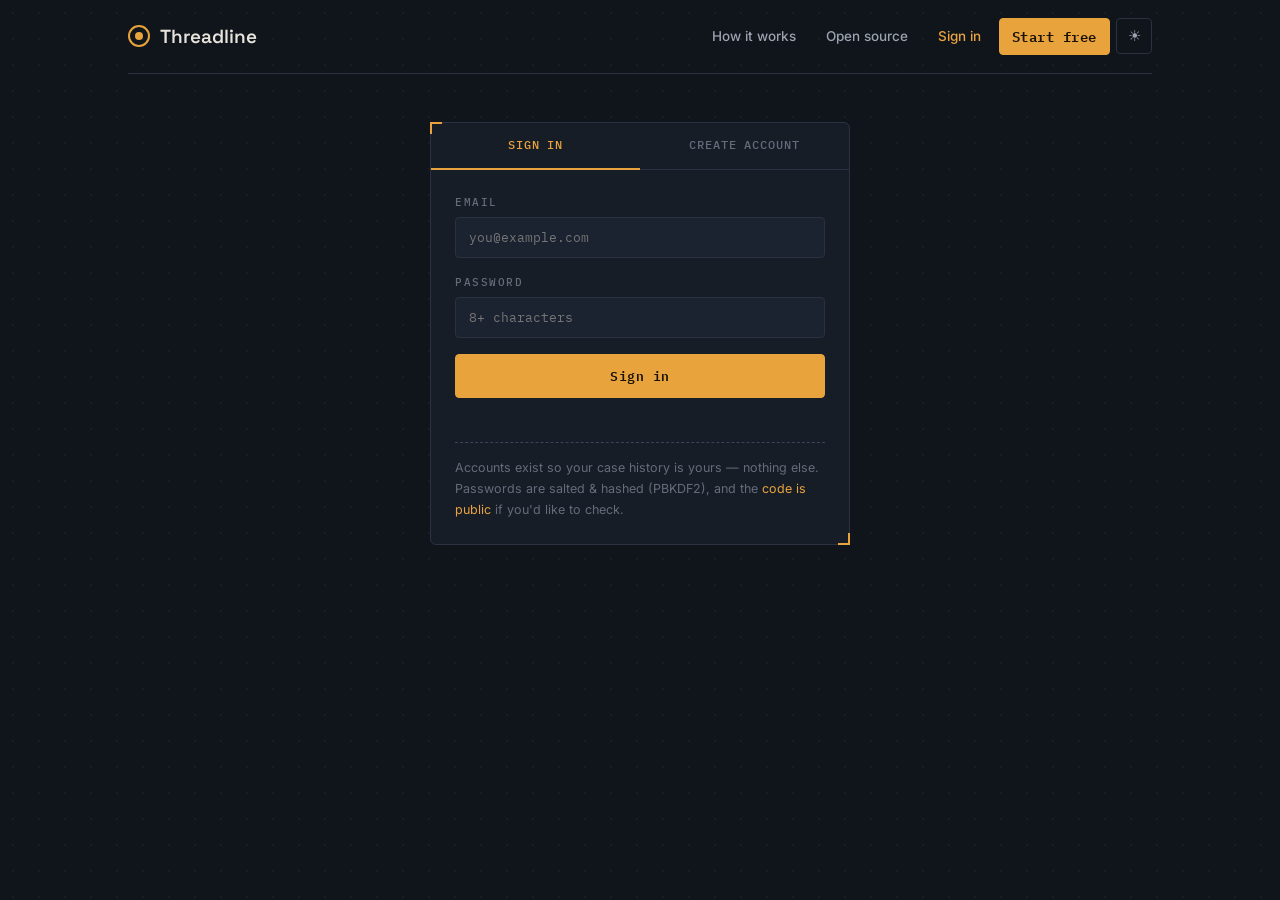
==== static/auth.html @ 1fdc0992 "Threadline v0.2 — open-source phishing investigation Analysis engine (headers, SPF/DKIM/DMARC, typos" ====
<!DOCTYPE html>
<html lang="en" data-theme="dark">
<head>
<meta charset="UTF-8">
<meta name="viewport" content="width=device-width, initial-scale=1">
<title>Sign in — Threadline</title>
<link rel="preconnect" href="https://fonts.googleapis.com">
<link href="https://fonts.googleapis.com/css2?family=Space+Grotesk:wght@400;500;600;700&family=Inter:wght@400;500;600&family=IBM+Plex+Mono:wght@400;500;600&display=swap" rel="stylesheet">
<link rel="stylesheet" href="/static/theme.css">
<style>
  .auth-wrap{max-width:420px;margin:48px auto 0;}
  .tabs{display:flex;border-bottom:1px solid var(--line);}
  .tab{
    flex:1;text-align:center;padding:13px;cursor:pointer;
    font-family:'IBM Plex Mono',monospace;font-size:12px;font-weight:500;
    letter-spacing:0.08em;text-transform:uppercase;color:var(--faint);
    border-bottom:2px solid transparent;margin-bottom:-1px;
  }
  .tab.active{color:var(--amber);border-bottom-color:var(--amber);}
  .field{margin-bottom:16px;}
  .auth-note{
    font-size:12.5px;color:var(--faint);margin-top:18px;line-height:1.7;
    padding-top:14px;border-top:1px dashed var(--line-strong);
  }
</style>
</head>
<body>
<div class="wrap">
  <header class="topbar" id="topbar"></header>

  <div class="auth-wrap">
    <div class="panel ticked">
      <div class="tabs">
        <div class="tab" data-mode="login" onclick="setMode('login')">Sign in</div>
        <div class="tab" data-mode="signup" onclick="setMode('signup')">Create account</div>
      </div>
      <div class="panel-body" style="padding:24px;">
        <form id="authForm" onsubmit="return submitAuth(event)">
          <div class="field" id="nameField" style="display:none;">
            <label><span class="microlabel">Name</span>
              <input type="text" id="name" autocomplete="name" placeholder="What should we call you?">
            </label>
          </div>
          <div class="field">
            <label><span class="microlabel">Email</span>
              <input type="email" id="email" autocomplete="email" required placeholder="you@example.com">
            </label>
          </div>
          <div class="field">
            <label><span class="microlabel">Password</span>
              <input type="password" id="password" autocomplete="current-password" required
                     minlength="8" placeholder="8+ characters">
            </label>
          </div>
          <button class="btn primary" type="submit" id="submitBtn" style="width:100%;">Sign in</button>
          <div class="form-error" id="error"></div>
        </form>
        <div class="auth-note">
          Accounts exist so your case history is yours — nothing else.
          Passwords are salted &amp; hashed (PBKDF2), and the
          <a href="https://github.com/YOURUSERNAME/threadline">code is public</a>
          if you'd like to check.
        </div>
      </div>
    </div>
  </div>
</div>

<script src="/static/shared.js"></script>
<script>
let mode = new URLSearchParams(location.search).get("mode") === "signup" ? "signup" : "login";

function setMode(m) {
  mode = m;
  document.querySelectorAll(".tab").forEach(t =>
    t.classList.toggle("active", t.dataset.mode === m));
  document.getElementById("nameField").style.display = m === "signup" ? "" : "none";
  document.getElementById("submitBtn").textContent =
    m === "signup" ? "Create account" : "Sign in";
  document.getElementById("password").autocomplete =
    m === "signup" ? "new-password" : "current-password";
  document.getElementById("error").textContent = "";
}

async function submitAuth(e) {
  e.preventDefault();
  const btn = document.getElementById("submitBtn");
  btn.disabled = true;
  try {
    const body = {
      email: document.getElementById("email").value,
      password: document.getElementById("password").value,
    };
    if (mode === "signup") body.name = document.getElementById("name").value;
    const r = await fetch(`/api/${mode}`, {
      method: "POST",
      headers: { "Content-Type": "application/json" },
      body: JSON.stringify(body),
    });
    const data = await r.json();
    if (!r.ok) throw new Error(data.detail || r.statusText);
    location.href = new URLSearchParams(location.search).get("next") || "/scan";
  } catch (err) {
    document.getElementById("error").textContent = err.message;
    btn.disabled = false;
  }
  return false;
}

Threadline.topbar("/login").then(user => { if (user) location.href = "/scan"; });
setMode(mode);
</script>
</body>
</html>
---- static/theme.css ----
/* Threadline design system — "case file" aesthetic.
   Dark = night-shift SOC desk. Light = paper case file.
   Chart colors are CVD-validated per theme; don't swap them casually. */

:root, :root[data-theme="dark"]{
  --bg:#10141B;
  --bg-dot:rgba(231,228,220,0.045);
  --panel:#171D27;
  --panel-2:#1C2330;
  --line:#2A3242;
  --line-strong:#3A445C;
  --ink:#E7E4DC;
  --dim:#9CA3AF;
  --faint:#646C7A;
  --amber:#E8A33D;
  --amber-ink:#1A1207;
  --teal:#4FBFAE;
  --red:#E0563D;
  --amber-wash:rgba(232,163,61,0.10);
  --teal-wash:rgba(79,191,174,0.10);
  --red-wash:rgba(224,86,61,0.10);
  --chart-amber:#C77F1F;
  --chart-teal:#35A896;
  --chart-red:#DE5038;
  --shadow:0 12px 40px rgba(0,0,0,0.35);
}
:root[data-theme="light"]{
  --bg:#F2EFE6;
  --bg-dot:rgba(28,33,43,0.06);
  --panel:#FBFAF4;
  --panel-2:#F3F0E5;
  --line:#DCD6C4;
  --line-strong:#C4BCA4;
  --ink:#1C212B;
  --dim:#5E6673;
  --faint:#98917E;
  --amber:#AD741D;
  --amber-ink:#FFF9EC;
  --teal:#00876F;
  --red:#C13E29;
  --amber-wash:rgba(173,116,29,0.10);
  --teal-wash:rgba(0,135,111,0.10);
  --red-wash:rgba(193,62,41,0.10);
  --chart-amber:#AD741D;
  --chart-teal:#00876F;
  --chart-red:#C13E29;
  --shadow:0 12px 32px rgba(60,50,20,0.10);
}

*{box-sizing:border-box;}
html{scroll-behavior:smooth;}
body{
  margin:0;
  background:var(--bg);
  background-image:radial-gradient(var(--bg-dot) 1px, transparent 1px);
  background-size:26px 26px;
  color:var(--ink);
  font-family:'Inter',system-ui,sans-serif;
  min-height:100vh;
  font-size:15px;
  line-height:1.55;
  transition:background-color 0.2s ease, color 0.2s ease;
}
.wrap{max-width:1080px;margin:0 auto;padding:0 28px;}
a{color:var(--amber);text-decoration:none;}
a:hover{text-decoration:underline;}

/* ------------------------------------------------------------------ type */
h1,h2,h3{font-family:'Space Grotesk',sans-serif;font-weight:600;line-height:1.15;margin:0;}
.microlabel{
  font-family:'IBM Plex Mono',monospace;
  font-size:11px;font-weight:500;
  text-transform:uppercase;letter-spacing:0.14em;
  color:var(--faint);
}
.mono{font-family:'IBM Plex Mono',monospace;}

/* ---------------------------------------------------------------- topbar */
.topbar{
  display:flex;align-items:center;justify-content:space-between;gap:16px;
  padding:18px 0;margin-bottom:28px;
  border-bottom:1px solid var(--line);
}
.brand{display:flex;align-items:center;gap:10px;color:var(--ink);}
.brand:hover{text-decoration:none;}
.brand-mark{
  width:22px;height:22px;border:2px solid var(--amber);border-radius:50%;
  position:relative;flex-shrink:0;
}
.brand-mark::after{
  content:'';position:absolute;top:50%;left:50%;
  width:8px;height:8px;background:var(--amber);border-radius:50%;
  transform:translate(-50%,-50%);
}
.brand-name{font-family:'Space Grotesk',sans-serif;font-weight:600;font-size:19px;}
.nav{display:flex;align-items:center;gap:6px;flex-wrap:wrap;}
.nav a{
  font-size:13.5px;font-weight:500;color:var(--dim);
  padding:7px 12px;border-radius:4px;
}
.nav a:hover{color:var(--ink);text-decoration:none;background:var(--panel-2);}
.nav a.active{color:var(--amber);}
.userchip{
  font-family:'IBM Plex Mono',monospace;font-size:12px;color:var(--dim);
  padding:6px 10px;border:1px dashed var(--line-strong);border-radius:4px;
}

/* --------------------------------------------------------------- buttons */
.btn{
  font-family:'IBM Plex Mono',monospace;font-size:12.5px;font-weight:500;
  letter-spacing:0.04em;
  padding:10px 18px;border-radius:4px;cursor:pointer;
  border:1px solid var(--line-strong);background:var(--panel);color:var(--ink);
  transition:border-color 0.15s ease, background 0.15s ease;
}
.btn:hover{border-color:var(--amber);}
.btn.primary{background:var(--amber);color:var(--amber-ink);border-color:var(--amber);font-weight:600;}
.btn.primary:hover{filter:brightness(1.08);}
.btn.ghost{background:transparent;}
.btn:disabled{opacity:0.5;cursor:wait;}
.theme-toggle{
  width:36px;height:36px;padding:0;display:inline-flex;
  align-items:center;justify-content:center;font-size:15px;
  background:transparent;border:1px solid var(--line);border-radius:4px;
  cursor:pointer;color:var(--dim);
}
.theme-toggle:hover{border-color:var(--amber);color:var(--ink);}

/* ---------------------------------------------------------------- panels */
/* Corner ticks = evidence-tag look. The signature Threadline panel. */
.panel{
  background:var(--panel);border:1px solid var(--line);border-radius:6px;
  position:relative;
}
.panel.ticked::before,.panel.ticked::after{
  content:'';position:absolute;width:10px;height:10px;pointer-events:none;
}
.panel.ticked::before{
  top:-1px;left:-1px;
  border-top:2px solid var(--amber);border-left:2px solid var(--amber);
}
.panel.ticked::after{
  bottom:-1px;right:-1px;
  border-bottom:2px solid var(--amber);border-right:2px solid var(--amber);
}
.panel-head{
  display:flex;align-items:center;justify-content:space-between;gap:10px;
  padding:12px 16px;border-bottom:1px solid var(--line);
}
.panel-title{
  font-family:'Space Grotesk',sans-serif;font-size:13px;font-weight:600;
  text-transform:uppercase;letter-spacing:0.07em;color:var(--dim);
}
.panel-body{padding:16px;}
.dashed-divider{border:none;border-top:1px dashed var(--line-strong);margin:14px 0;}

/* ---------------------------------------------------------------- verdict */
.stamp{
  font-family:'IBM Plex Mono',monospace;font-size:12px;font-weight:600;
  letter-spacing:0.06em;padding:7px 13px;border-radius:3px;
  display:inline-block;white-space:nowrap;
  transform:rotate(-1.2deg);
}
.stamp.bad{background:var(--red-wash);color:var(--red);border:1.5px solid var(--red);}
.stamp.warn{background:var(--amber-wash);color:var(--amber);border:1.5px solid var(--amber);}
.stamp.ok{background:var(--teal-wash);color:var(--teal);border:1.5px solid var(--teal);}

.dot{width:8px;height:8px;border-radius:50%;flex-shrink:0;}
.dot.bad{background:var(--red);}
.dot.warn{background:var(--amber);}
.dot.ok{background:var(--teal);}
.dot.info{background:var(--faint);}

.chip{
  font-family:'IBM Plex Mono',monospace;font-size:11px;font-weight:500;
  padding:3px 8px;border-radius:3px;white-space:nowrap;
}
.chip.bad{background:var(--red-wash);color:var(--red);}
.chip.warn{background:var(--amber-wash);color:var(--amber);}
.chip.ok{background:var(--teal-wash);color:var(--teal);}

/* ----------------------------------------------------------------- forms */
input[type=text],input[type=email],input[type=password],textarea{
  width:100%;
  background:var(--panel-2);color:var(--ink);
  border:1px solid var(--line);border-radius:4px;
  font-family:'IBM Plex Mono',monospace;font-size:13px;
  padding:11px 13px;outline:none;
  transition:border-color 0.15s ease;
}
input:focus,textarea:focus{border-color:var(--amber);}
label .microlabel{display:block;margin-bottom:6px;}
.form-error{color:var(--red);font-size:13px;min-height:18px;margin-top:8px;}

/* ---------------------------------------------------------------- tables */
table.data{
  width:100%;border-collapse:collapse;font-size:13px;
}
table.data th{
  font-family:'IBM Plex Mono',monospace;font-size:10.5px;font-weight:500;
  text-transform:uppercase;letter-spacing:0.1em;color:var(--faint);
  text-align:left;padding:8px 10px;border-bottom:1px solid var(--line-strong);
}
table.data td{
  padding:9px 10px;border-bottom:1px solid var(--line);color:var(--dim);
  vertical-align:top;
}
table.data td:first-child{color:var(--ink);}
.table-scroll{overflow-x:auto;}

/* ------------------------------------------------------------ footer */
.footer{
  margin-top:64px;padding:26px 0 40px;border-top:1px solid var(--line);
  display:flex;justify-content:space-between;gap:16px;flex-wrap:wrap;
  font-size:13px;color:var(--faint);
}
.footer a{color:var(--dim);}

@media (max-width:720px){
  .nav a{padding:6px 8px;}
  body{font-size:14px;}
}
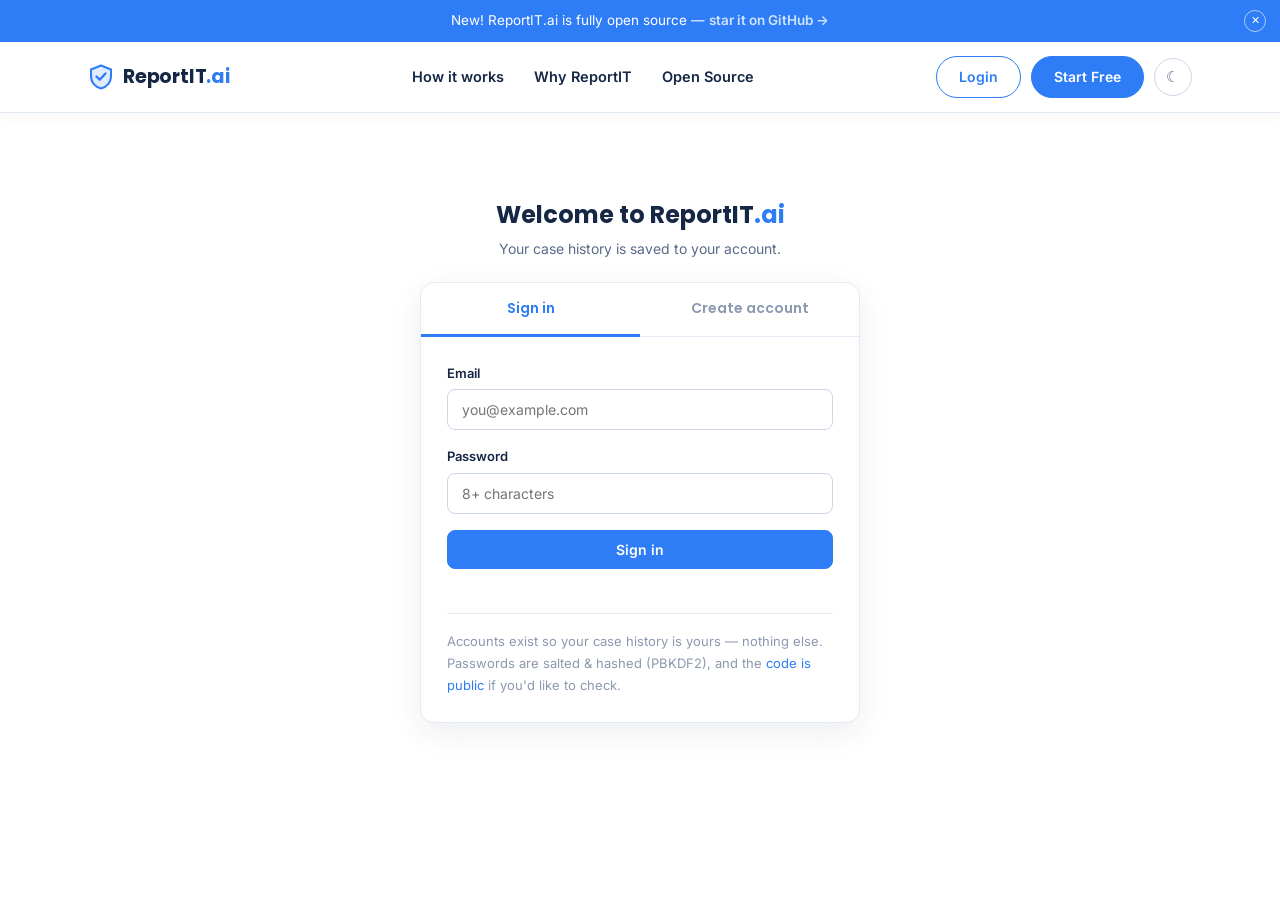
==== commit 4fa903f2: "Rebrand to ReportIT.ai with CheckPhish-style design New landing layout: announcement bar, white navb" ====
--- a/static/auth.html
+++ b/static/auth.html
@@ -1,64 +1,70 @@
 <!DOCTYPE html>
-<html lang="en" data-theme="dark">
+<html lang="en" data-theme="light">
 <head>
 <meta charset="UTF-8">
 <meta name="viewport" content="width=device-width, initial-scale=1">
-<title>Sign in — Threadline</title>
+<title>Sign in — ReportIT.ai</title>
 <link rel="preconnect" href="https://fonts.googleapis.com">
-<link href="https://fonts.googleapis.com/css2?family=Space+Grotesk:wght@400;500;600;700&family=Inter:wght@400;500;600&family=IBM+Plex+Mono:wght@400;500;600&display=swap" rel="stylesheet">
+<link href="https://fonts.googleapis.com/css2?family=Poppins:wght@500;600;700&family=Inter:wght@400;500;600;700&family=IBM+Plex+Mono:wght@400;500&display=swap" rel="stylesheet">
 <link rel="stylesheet" href="/static/theme.css">
 <style>
-  .auth-wrap{max-width:420px;margin:48px auto 0;}
+  .auth-wrap{max-width:440px;margin:56px auto 0;}
+  .auth-title{text-align:center;margin-bottom:22px;}
+  .auth-title h2{font-size:24px;font-weight:700;}
+  .auth-title p{color:var(--dim);font-size:14px;margin:8px 0 0;}
   .tabs{display:flex;border-bottom:1px solid var(--line);}
   .tab{
-    flex:1;text-align:center;padding:13px;cursor:pointer;
-    font-family:'IBM Plex Mono',monospace;font-size:12px;font-weight:500;
-    letter-spacing:0.08em;text-transform:uppercase;color:var(--faint);
-    border-bottom:2px solid transparent;margin-bottom:-1px;
+    flex:1;text-align:center;padding:14px;cursor:pointer;
+    font-family:'Poppins',sans-serif;font-size:14px;font-weight:600;color:var(--faint);
+    border-bottom:3px solid transparent;margin-bottom:-1px;
   }
-  .tab.active{color:var(--amber);border-bottom-color:var(--amber);}
+  .tab.active{color:var(--primary);border-bottom-color:var(--primary);}
   .field{margin-bottom:16px;}
   .auth-note{
-    font-size:12.5px;color:var(--faint);margin-top:18px;line-height:1.7;
-    padding-top:14px;border-top:1px dashed var(--line-strong);
+    font-size:13px;color:var(--faint);margin-top:18px;line-height:1.7;
+    padding-top:16px;border-top:1px solid var(--line);
   }
 </style>
 </head>
 <body>
-<div class="wrap">
-  <header class="topbar" id="topbar"></header>
+<div id="topbar"></div>
 
+<div class="wrap page">
   <div class="auth-wrap">
-    <div class="panel ticked">
+    <div class="auth-title">
+      <h2>Welcome to ReportIT<span style="color:var(--primary)">.ai</span></h2>
+      <p>Your case history is saved to your account.</p>
+    </div>
+    <div class="panel lift">
       <div class="tabs">
         <div class="tab" data-mode="login" onclick="setMode('login')">Sign in</div>
         <div class="tab" data-mode="signup" onclick="setMode('signup')">Create account</div>
       </div>
-      <div class="panel-body" style="padding:24px;">
+      <div class="panel-body" style="padding:26px;">
         <form id="authForm" onsubmit="return submitAuth(event)">
           <div class="field" id="nameField" style="display:none;">
-            <label><span class="microlabel">Name</span>
+            <label><span class="field-label">Name</span>
               <input type="text" id="name" autocomplete="name" placeholder="What should we call you?">
             </label>
           </div>
           <div class="field">
-            <label><span class="microlabel">Email</span>
+            <label><span class="field-label">Email</span>
               <input type="email" id="email" autocomplete="email" required placeholder="you@example.com">
             </label>
           </div>
           <div class="field">
-            <label><span class="microlabel">Password</span>
+            <label><span class="field-label">Password</span>
               <input type="password" id="password" autocomplete="current-password" required
                      minlength="8" placeholder="8+ characters">
             </label>
           </div>
-          <button class="btn primary" type="submit" id="submitBtn" style="width:100%;">Sign in</button>
+          <button class="btn primary" type="submit" id="submitBtn" style="width:100%;justify-content:center;">Sign in</button>
           <div class="form-error" id="error"></div>
         </form>
         <div class="auth-note">
           Accounts exist so your case history is yours — nothing else.
           Passwords are salted &amp; hashed (PBKDF2), and the
-          <a href="https://github.com/YOURUSERNAME/threadline">code is public</a>
+          <a href="https://github.com/YOURUSERNAME/reportit">code is public</a>
           if you'd like to check.
         </div>
       </div>
@@ -76,7 +82,7 @@
     t.classList.toggle("active", t.dataset.mode === m));
   document.getElementById("nameField").style.display = m === "signup" ? "" : "none";
   document.getElementById("submitBtn").textContent =
-    m === "signup" ? "Create account" : "Sign in";
+    m === "signup" ? "Create free account" : "Sign in";
   document.getElementById("password").autocomplete =
     m === "signup" ? "new-password" : "current-password";
   document.getElementById("error").textContent = "";
@@ -107,7 +113,7 @@
   return false;
 }
 
-Threadline.topbar("/login").then(user => { if (user) location.href = "/scan"; });
+ReportIT.topbar("/login").then(user => { if (user) location.href = "/scan"; });
 setMode(mode);
 </script>
 </body>
--- a/static/theme.css
+++ b/static/theme.css
@@ -1,50 +1,74 @@
-/* Threadline design system — "case file" aesthetic.
-   Dark = night-shift SOC desk. Light = paper case file.
+/* ReportIT.ai design system — clean SaaS look.
+   Light = white + blue (default). Dark = deep navy variant of the same brand.
    Chart colors are CVD-validated per theme; don't swap them casually. */
 
-:root, :root[data-theme="dark"]{
-  --bg:#10141B;
-  --bg-dot:rgba(231,228,220,0.045);
-  --panel:#171D27;
-  --panel-2:#1C2330;
-  --line:#2A3242;
-  --line-strong:#3A445C;
-  --ink:#E7E4DC;
-  --dim:#9CA3AF;
-  --faint:#646C7A;
+:root, :root[data-theme="light"]{
+  --bg:#FFFFFF;
+  --bg-soft:#F6F9FD;
+  --panel:#FFFFFF;
+  --line:#E4EAF3;
+  --line-strong:#CBD6E6;
+  --ink:#152744;
+  --dim:#5A6B87;
+  --faint:#8B99B0;
+
+  --primary:#2E7CF6;
+  --primary-hover:#1D6BE5;
+  --primary-ink:#FFFFFF;
+  --primary-wash:#EAF2FE;
+  --purple:#7B3FF2;
+  --purple-hover:#6B2FE2;
+  --mint-bg:#D8F7EA;
+  --mint-ink:#0B7A57;
+
+  --red:#C13E29;
+  --amber:#AD741D;
+  --teal:#00876F;
+  --red-wash:#FBEDEA;
+  --amber-wash:#F8F1E3;
+  --teal-wash:#E2F4F0;
+
+  --chart-blue:#2E7CF6;
+  --chart-teal:#00876F;
+
+  --navy-1:#14264E;
+  --navy-2:#1D3E8A;
+  --shadow:0 10px 30px rgba(21,39,68,0.08);
+  --shadow-lg:0 18px 44px rgba(21,39,68,0.12);
+}
+:root[data-theme="dark"]{
+  --bg:#0C1526;
+  --bg-soft:#101B31;
+  --panel:#16233F;
+  --line:#233457;
+  --line-strong:#31466F;
+  --ink:#E9EFFA;
+  --dim:#9FB0CC;
+  --faint:#66789B;
+
+  --primary:#4C8DF8;
+  --primary-hover:#649DF9;
+  --primary-ink:#0A1730;
+  --primary-wash:rgba(76,141,248,0.14);
+  --purple:#9B6BFF;
+  --purple-hover:#AC82FF;
+  --mint-bg:rgba(11,158,110,0.18);
+  --mint-ink:#4ADFAE;
+
+  --red:#E0563D;
   --amber:#E8A33D;
-  --amber-ink:#1A1207;
   --teal:#4FBFAE;
-  --red:#E0563D;
-  --amber-wash:rgba(232,163,61,0.10);
-  --teal-wash:rgba(79,191,174,0.10);
-  --red-wash:rgba(224,86,61,0.10);
-  --chart-amber:#C77F1F;
+  --red-wash:rgba(224,86,61,0.14);
+  --amber-wash:rgba(232,163,61,0.14);
+  --teal-wash:rgba(79,191,174,0.14);
+
+  --chart-blue:#3D82E8;
   --chart-teal:#35A896;
-  --chart-red:#DE5038;
-  --shadow:0 12px 40px rgba(0,0,0,0.35);
-}
-:root[data-theme="light"]{
-  --bg:#F2EFE6;
-  --bg-dot:rgba(28,33,43,0.06);
-  --panel:#FBFAF4;
-  --panel-2:#F3F0E5;
-  --line:#DCD6C4;
-  --line-strong:#C4BCA4;
-  --ink:#1C212B;
-  --dim:#5E6673;
-  --faint:#98917E;
-  --amber:#AD741D;
-  --amber-ink:#FFF9EC;
-  --teal:#00876F;
-  --red:#C13E29;
-  --amber-wash:rgba(173,116,29,0.10);
-  --teal-wash:rgba(0,135,111,0.10);
-  --red-wash:rgba(193,62,41,0.10);
-  --chart-amber:#AD741D;
-  --chart-teal:#00876F;
-  --chart-red:#C13E29;
-  --shadow:0 12px 32px rgba(60,50,20,0.10);
+
+  --navy-1:#0E1C3D;
+  --navy-2:#173068;
+  --shadow:0 10px 30px rgba(0,0,0,0.35);
+  --shadow-lg:0 18px 44px rgba(0,0,0,0.45);
 }
 
 *{box-sizing:border-box;}
@@ -52,118 +76,124 @@
 body{
   margin:0;
   background:var(--bg);
-  background-image:radial-gradient(var(--bg-dot) 1px, transparent 1px);
-  background-size:26px 26px;
   color:var(--ink);
   font-family:'Inter',system-ui,sans-serif;
   min-height:100vh;
   font-size:15px;
-  line-height:1.55;
+  line-height:1.6;
   transition:background-color 0.2s ease, color 0.2s ease;
 }
-.wrap{max-width:1080px;margin:0 auto;padding:0 28px;}
-a{color:var(--amber);text-decoration:none;}
+.wrap{max-width:1160px;margin:0 auto;padding:0 28px;}
+.page{padding:32px 0 72px;}
+a{color:var(--primary);text-decoration:none;}
 a:hover{text-decoration:underline;}
 
 /* ------------------------------------------------------------------ type */
-h1,h2,h3{font-family:'Space Grotesk',sans-serif;font-weight:600;line-height:1.15;margin:0;}
+h1,h2,h3{font-family:'Poppins',sans-serif;font-weight:600;line-height:1.2;margin:0;color:var(--ink);}
 .microlabel{
-  font-family:'IBM Plex Mono',monospace;
-  font-size:11px;font-weight:500;
-  text-transform:uppercase;letter-spacing:0.14em;
-  color:var(--faint);
+  font-size:11px;font-weight:700;
+  text-transform:uppercase;letter-spacing:0.12em;
+  color:var(--primary);
 }
 .mono{font-family:'IBM Plex Mono',monospace;}
 
-/* ---------------------------------------------------------------- topbar */
-.topbar{
-  display:flex;align-items:center;justify-content:space-between;gap:16px;
-  padding:18px 0;margin-bottom:28px;
+/* ------------------------------------------------------- announcement bar */
+.announce{
+  background:var(--primary);color:#fff;
+  font-size:13.5px;text-align:center;
+  padding:10px 44px;position:relative;
+}
+.announce a{color:#CFE4FF;font-weight:600;}
+.announce .dismiss{
+  position:absolute;right:14px;top:50%;transform:translateY(-50%);
+  background:none;border:1.5px solid rgba(255,255,255,0.6);color:#fff;
+  width:22px;height:22px;border-radius:50%;cursor:pointer;
+  font-size:11px;line-height:1;display:flex;align-items:center;justify-content:center;
+}
+.announce .dismiss:hover{border-color:#fff;}
+
+/* ---------------------------------------------------------------- navbar */
+.navbar{
+  background:var(--panel);
   border-bottom:1px solid var(--line);
-}
-.brand{display:flex;align-items:center;gap:10px;color:var(--ink);}
+  box-shadow:0 2px 12px rgba(21,39,68,0.05);
+}
+.nav-inner{
+  max-width:1160px;margin:0 auto;padding:14px 28px;
+  display:flex;align-items:center;justify-content:space-between;gap:18px;
+}
+.brand{display:flex;align-items:center;gap:9px;color:var(--ink);flex-shrink:0;}
 .brand:hover{text-decoration:none;}
-.brand-mark{
-  width:22px;height:22px;border:2px solid var(--amber);border-radius:50%;
-  position:relative;flex-shrink:0;
-}
-.brand-mark::after{
-  content:'';position:absolute;top:50%;left:50%;
-  width:8px;height:8px;background:var(--amber);border-radius:50%;
-  transform:translate(-50%,-50%);
-}
-.brand-name{font-family:'Space Grotesk',sans-serif;font-weight:600;font-size:19px;}
-.nav{display:flex;align-items:center;gap:6px;flex-wrap:wrap;}
-.nav a{
-  font-size:13.5px;font-weight:500;color:var(--dim);
-  padding:7px 12px;border-radius:4px;
-}
-.nav a:hover{color:var(--ink);text-decoration:none;background:var(--panel-2);}
-.nav a.active{color:var(--amber);}
-.userchip{
-  font-family:'IBM Plex Mono',monospace;font-size:12px;color:var(--dim);
-  padding:6px 10px;border:1px dashed var(--line-strong);border-radius:4px;
-}
+.brand-name{font-family:'Poppins',sans-serif;font-weight:700;font-size:19px;letter-spacing:-0.01em;}
+.brand-name .tld{color:var(--primary);}
+.nav-links{display:flex;align-items:center;gap:4px;flex-wrap:wrap;}
+.nav-links a{
+  font-size:14.5px;font-weight:600;color:var(--ink);
+  padding:8px 13px;border-radius:8px;
+}
+.nav-links a:hover{color:var(--primary);text-decoration:none;}
+.nav-links a.active{color:var(--primary);}
+.nav-right{display:flex;align-items:center;gap:10px;flex-shrink:0;}
+.welcome{font-size:14px;font-weight:600;color:var(--ink);white-space:nowrap;}
+.welcome b{color:var(--primary);}
 
 /* --------------------------------------------------------------- buttons */
 .btn{
-  font-family:'IBM Plex Mono',monospace;font-size:12.5px;font-weight:500;
-  letter-spacing:0.04em;
-  padding:10px 18px;border-radius:4px;cursor:pointer;
+  font-family:'Inter',sans-serif;font-size:14px;font-weight:600;
+  padding:10px 20px;border-radius:8px;cursor:pointer;
   border:1px solid var(--line-strong);background:var(--panel);color:var(--ink);
-  transition:border-color 0.15s ease, background 0.15s ease;
-}
-.btn:hover{border-color:var(--amber);}
-.btn.primary{background:var(--amber);color:var(--amber-ink);border-color:var(--amber);font-weight:600;}
-.btn.primary:hover{filter:brightness(1.08);}
-.btn.ghost{background:transparent;}
+  transition:all 0.15s ease;display:inline-flex;align-items:center;gap:7px;
+  text-decoration:none;
+}
+.btn:hover{border-color:var(--primary);color:var(--primary);text-decoration:none;}
+.btn.primary{background:var(--primary);color:var(--primary-ink);border-color:var(--primary);}
+.btn.primary:hover{background:var(--primary-hover);border-color:var(--primary-hover);color:var(--primary-ink);}
+.btn.purple{background:var(--purple);color:#fff;border-color:var(--purple);}
+.btn.purple:hover{background:var(--purple-hover);border-color:var(--purple-hover);color:#fff;}
+.btn.outline{background:transparent;border-color:var(--primary);color:var(--primary);}
+.btn.outline:hover{background:var(--primary-wash);}
+.btn.pill{border-radius:999px;padding:9px 22px;}
+.btn.ghost{background:transparent;border-color:transparent;color:var(--dim);}
+.btn.ghost:hover{color:var(--primary);border-color:transparent;}
 .btn:disabled{opacity:0.5;cursor:wait;}
 .theme-toggle{
-  width:36px;height:36px;padding:0;display:inline-flex;
+  width:38px;height:38px;padding:0;display:inline-flex;
   align-items:center;justify-content:center;font-size:15px;
-  background:transparent;border:1px solid var(--line);border-radius:4px;
-  cursor:pointer;color:var(--dim);
-}
-.theme-toggle:hover{border-color:var(--amber);color:var(--ink);}
+  background:transparent;border:1px solid var(--line-strong);border-radius:999px;
+  cursor:pointer;color:var(--dim);transition:all 0.15s ease;
+}
+.theme-toggle:hover{border-color:var(--primary);color:var(--primary);}
 
 /* ---------------------------------------------------------------- panels */
-/* Corner ticks = evidence-tag look. The signature Threadline panel. */
 .panel{
-  background:var(--panel);border:1px solid var(--line);border-radius:6px;
+  background:var(--panel);border:1px solid var(--line);border-radius:14px;
   position:relative;
 }
-.panel.ticked::before,.panel.ticked::after{
-  content:'';position:absolute;width:10px;height:10px;pointer-events:none;
-}
-.panel.ticked::before{
-  top:-1px;left:-1px;
-  border-top:2px solid var(--amber);border-left:2px solid var(--amber);
-}
-.panel.ticked::after{
-  bottom:-1px;right:-1px;
-  border-bottom:2px solid var(--amber);border-right:2px solid var(--amber);
-}
+.panel.lift{box-shadow:var(--shadow);}
 .panel-head{
   display:flex;align-items:center;justify-content:space-between;gap:10px;
-  padding:12px 16px;border-bottom:1px solid var(--line);
+  padding:14px 18px;border-bottom:1px solid var(--line);
 }
 .panel-title{
-  font-family:'Space Grotesk',sans-serif;font-size:13px;font-weight:600;
-  text-transform:uppercase;letter-spacing:0.07em;color:var(--dim);
-}
-.panel-body{padding:16px;}
-.dashed-divider{border:none;border-top:1px dashed var(--line-strong);margin:14px 0;}
-
-/* ---------------------------------------------------------------- verdict */
+  font-family:'Poppins',sans-serif;font-size:13.5px;font-weight:600;
+  color:var(--ink);
+}
+.panel-body{padding:18px;}
+.icon-chip{
+  width:40px;height:40px;border-radius:10px;background:var(--primary-wash);
+  display:flex;align-items:center;justify-content:center;font-size:18px;
+  color:var(--primary);flex-shrink:0;
+}
+
+/* --------------------------------------------------------------- verdict */
 .stamp{
-  font-family:'IBM Plex Mono',monospace;font-size:12px;font-weight:600;
-  letter-spacing:0.06em;padding:7px 13px;border-radius:3px;
+  font-size:12.5px;font-weight:700;letter-spacing:0.03em;
+  padding:8px 16px;border-radius:999px;
   display:inline-block;white-space:nowrap;
-  transform:rotate(-1.2deg);
-}
-.stamp.bad{background:var(--red-wash);color:var(--red);border:1.5px solid var(--red);}
-.stamp.warn{background:var(--amber-wash);color:var(--amber);border:1.5px solid var(--amber);}
-.stamp.ok{background:var(--teal-wash);color:var(--teal);border:1.5px solid var(--teal);}
+}
+.stamp.bad{background:var(--red-wash);color:var(--red);}
+.stamp.warn{background:var(--amber-wash);color:var(--amber);}
+.stamp.ok{background:var(--teal-wash);color:var(--teal);}
 
 .dot{width:8px;height:8px;border-radius:50%;flex-shrink:0;}
 .dot.bad{background:var(--red);}
@@ -172,51 +202,58 @@
 .dot.info{background:var(--faint);}
 
 .chip{
-  font-family:'IBM Plex Mono',monospace;font-size:11px;font-weight:500;
-  padding:3px 8px;border-radius:3px;white-space:nowrap;
+  font-size:11.5px;font-weight:700;
+  padding:4px 11px;border-radius:999px;white-space:nowrap;
 }
 .chip.bad{background:var(--red-wash);color:var(--red);}
 .chip.warn{background:var(--amber-wash);color:var(--amber);}
 .chip.ok{background:var(--teal-wash);color:var(--teal);}
+.badge-new{
+  background:var(--mint-bg);color:var(--mint-ink);
+  font-size:12px;font-weight:700;padding:3px 12px;border-radius:999px;
+}
 
 /* ----------------------------------------------------------------- forms */
 input[type=text],input[type=email],input[type=password],textarea{
   width:100%;
-  background:var(--panel-2);color:var(--ink);
-  border:1px solid var(--line);border-radius:4px;
-  font-family:'IBM Plex Mono',monospace;font-size:13px;
-  padding:11px 13px;outline:none;
-  transition:border-color 0.15s ease;
-}
-input:focus,textarea:focus{border-color:var(--amber);}
-label .microlabel{display:block;margin-bottom:6px;}
+  background:var(--bg);color:var(--ink);
+  border:1px solid var(--line-strong);border-radius:8px;
+  font-family:'Inter',sans-serif;font-size:14px;
+  padding:11px 14px;outline:none;
+  transition:border-color 0.15s ease, box-shadow 0.15s ease;
+}
+textarea{font-family:'IBM Plex Mono',monospace;font-size:12.5px;}
+input:focus,textarea:focus{border-color:var(--primary);box-shadow:0 0 0 3px var(--primary-wash);}
+label .field-label{
+  display:block;margin-bottom:6px;font-size:13px;font-weight:600;color:var(--ink);
+}
 .form-error{color:var(--red);font-size:13px;min-height:18px;margin-top:8px;}
 
 /* ---------------------------------------------------------------- tables */
-table.data{
-  width:100%;border-collapse:collapse;font-size:13px;
-}
+table.data{width:100%;border-collapse:collapse;font-size:13.5px;}
 table.data th{
-  font-family:'IBM Plex Mono',monospace;font-size:10.5px;font-weight:500;
-  text-transform:uppercase;letter-spacing:0.1em;color:var(--faint);
-  text-align:left;padding:8px 10px;border-bottom:1px solid var(--line-strong);
+  font-size:11px;font-weight:700;text-transform:uppercase;letter-spacing:0.08em;
+  color:var(--faint);text-align:left;padding:9px 12px;
+  border-bottom:1px solid var(--line-strong);
 }
 table.data td{
-  padding:9px 10px;border-bottom:1px solid var(--line);color:var(--dim);
+  padding:10px 12px;border-bottom:1px solid var(--line);color:var(--dim);
   vertical-align:top;
 }
-table.data td:first-child{color:var(--ink);}
+table.data td:first-child{color:var(--ink);font-weight:600;}
 .table-scroll{overflow-x:auto;}
 
 /* ------------------------------------------------------------ footer */
 .footer{
-  margin-top:64px;padding:26px 0 40px;border-top:1px solid var(--line);
-  display:flex;justify-content:space-between;gap:16px;flex-wrap:wrap;
-  font-size:13px;color:var(--faint);
-}
-.footer a{color:var(--dim);}
+  border-top:1px solid var(--line);background:var(--bg-soft);
+  padding:30px 0 44px;margin-top:72px;
+  font-size:13.5px;color:var(--faint);
+}
+.footer .wrap{display:flex;justify-content:space-between;gap:16px;flex-wrap:wrap;}
+.footer a{color:var(--dim);font-weight:600;}
 
 @media (max-width:720px){
-  .nav a{padding:6px 8px;}
+  .nav-links a{padding:6px 8px;font-size:13.5px;}
   body{font-size:14px;}
-}
+  .nav-inner{flex-wrap:wrap;}
+}
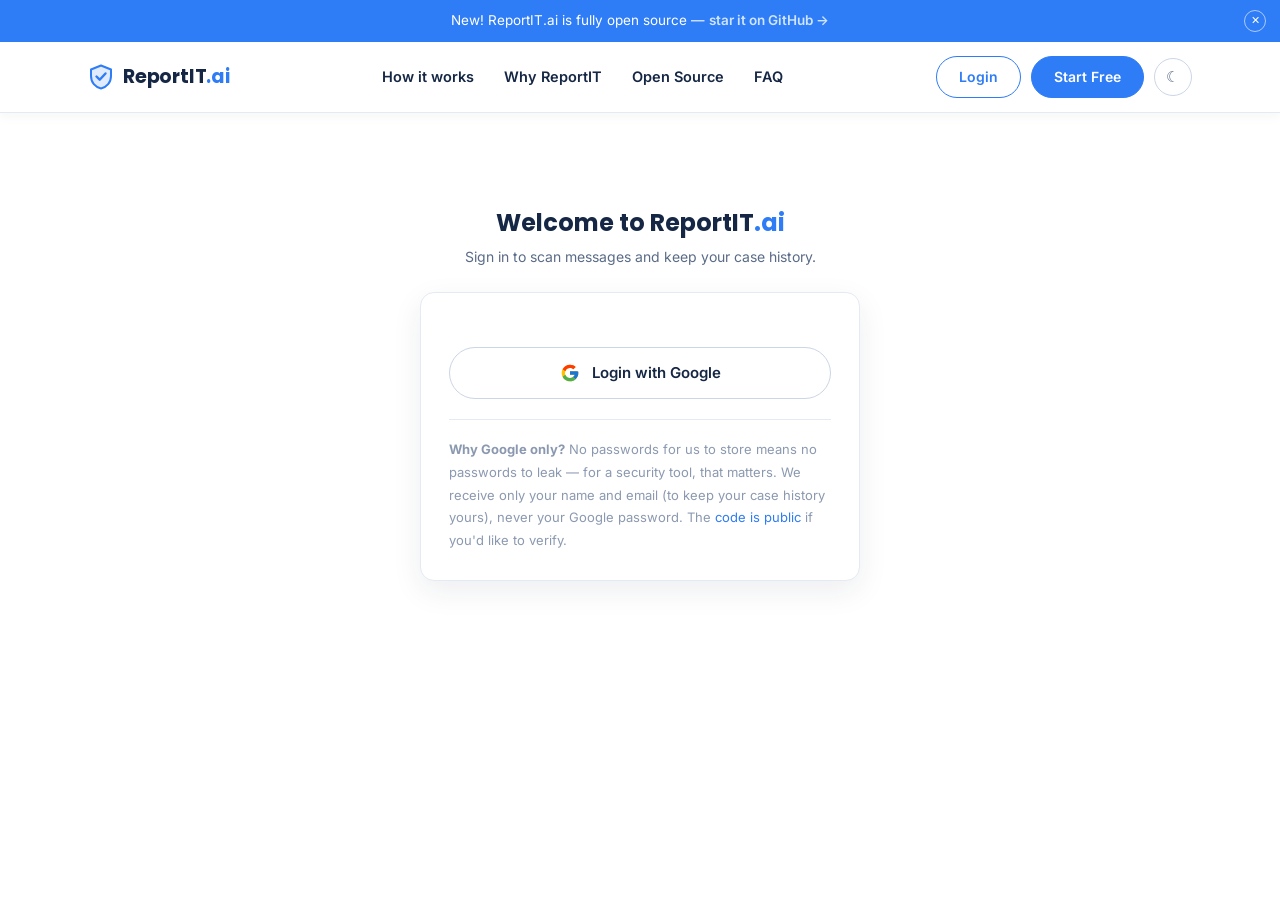
==== commit c3f50060: "Add AI analyst (Claude), FAQ section, and Google-only sign-in - threadline/ai.py + POST /api/explain" ====
--- a/static/auth.html
+++ b/static/auth.html
@@ -8,22 +8,29 @@
 <link href="https://fonts.googleapis.com/css2?family=Poppins:wght@500;600;700&family=Inter:wght@400;500;600;700&family=IBM+Plex+Mono:wght@400;500&display=swap" rel="stylesheet">
 <link rel="stylesheet" href="/static/theme.css">
 <style>
-  .auth-wrap{max-width:440px;margin:56px auto 0;}
-  .auth-title{text-align:center;margin-bottom:22px;}
+  .auth-wrap{max-width:440px;margin:64px auto 0;}
+  .auth-title{text-align:center;margin-bottom:24px;}
   .auth-title h2{font-size:24px;font-weight:700;}
   .auth-title p{color:var(--dim);font-size:14px;margin:8px 0 0;}
-  .tabs{display:flex;border-bottom:1px solid var(--line);}
-  .tab{
-    flex:1;text-align:center;padding:14px;cursor:pointer;
-    font-family:'Poppins',sans-serif;font-size:14px;font-weight:600;color:var(--faint);
-    border-bottom:3px solid transparent;margin-bottom:-1px;
+  .google-btn{
+    display:flex;align-items:center;justify-content:center;gap:12px;
+    width:100%;padding:13px 20px;
+    background:var(--panel);border:1px solid var(--line-strong);border-radius:999px;
+    font-family:'Inter',sans-serif;font-size:15px;font-weight:600;color:var(--ink);
+    cursor:pointer;text-decoration:none;
+    transition:box-shadow 0.15s ease, border-color 0.15s ease;
   }
-  .tab.active{color:var(--primary);border-bottom-color:var(--primary);}
-  .field{margin-bottom:16px;}
+  .google-btn:hover{border-color:var(--primary);box-shadow:var(--shadow);text-decoration:none;}
   .auth-note{
-    font-size:13px;color:var(--faint);margin-top:18px;line-height:1.7;
-    padding-top:16px;border-top:1px solid var(--line);
+    font-size:13px;color:var(--faint);margin-top:20px;line-height:1.75;
+    padding-top:18px;border-top:1px solid var(--line);
   }
+  .config-warn{
+    background:var(--amber-wash);color:var(--amber);
+    border-radius:10px;padding:14px 16px;font-size:13px;line-height:1.7;
+    margin-bottom:16px;display:none;
+  }
+  .config-warn code{font-family:'IBM Plex Mono',monospace;font-size:12px;}
 </style>
 </head>
 <body>
@@ -33,39 +40,34 @@
   <div class="auth-wrap">
     <div class="auth-title">
       <h2>Welcome to ReportIT<span style="color:var(--primary)">.ai</span></h2>
-      <p>Your case history is saved to your account.</p>
+      <p>Sign in to scan messages and keep your case history.</p>
     </div>
     <div class="panel lift">
-      <div class="tabs">
-        <div class="tab" data-mode="login" onclick="setMode('login')">Sign in</div>
-        <div class="tab" data-mode="signup" onclick="setMode('signup')">Create account</div>
-      </div>
-      <div class="panel-body" style="padding:26px;">
-        <form id="authForm" onsubmit="return submitAuth(event)">
-          <div class="field" id="nameField" style="display:none;">
-            <label><span class="field-label">Name</span>
-              <input type="text" id="name" autocomplete="name" placeholder="What should we call you?">
-            </label>
-          </div>
-          <div class="field">
-            <label><span class="field-label">Email</span>
-              <input type="email" id="email" autocomplete="email" required placeholder="you@example.com">
-            </label>
-          </div>
-          <div class="field">
-            <label><span class="field-label">Password</span>
-              <input type="password" id="password" autocomplete="current-password" required
-                     minlength="8" placeholder="8+ characters">
-            </label>
-          </div>
-          <button class="btn primary" type="submit" id="submitBtn" style="width:100%;justify-content:center;">Sign in</button>
-          <div class="form-error" id="error"></div>
-        </form>
+      <div class="panel-body" style="padding:28px;">
+        <div class="config-warn" id="configWarn">
+          <b>Google sign-in isn't configured on this server yet.</b><br>
+          The admin needs to create OAuth credentials in the
+          Google Cloud Console and set <code>GOOGLE_CLIENT_ID</code> +
+          <code>GOOGLE_CLIENT_SECRET</code> in <code>.env</code>
+          (see the README).
+        </div>
+        <div class="form-error" id="error" style="text-align:center;"></div>
+        <a class="google-btn" href="/auth/google" id="googleBtn">
+          <svg width="20" height="20" viewBox="0 0 48 48">
+            <path fill="#FFC107" d="M43.6 20.1H42V20H24v8h11.3C33.7 32.7 29.2 36 24 36c-6.6 0-12-5.4-12-12s5.4-12 12-12c3.1 0 5.9 1.2 8 3l5.7-5.7C34.3 6.1 29.4 4 24 4 13 4 4 13 4 24s9 20 20 20 20-9 20-20c0-1.3-.1-2.6-.4-3.9z"/>
+            <path fill="#FF3D00" d="m6.3 14.7 6.6 4.8C14.7 15.1 19 12 24 12c3.1 0 5.9 1.2 8 3l5.7-5.7C34.3 6.1 29.4 4 24 4 16.3 4 9.7 8.3 6.3 14.7z"/>
+            <path fill="#4CAF50" d="M24 44c5.2 0 9.9-2 13.4-5.2l-6.2-5.2C29.2 35.1 26.7 36 24 36c-5.2 0-9.6-3.3-11.3-8l-6.5 5C9.5 39.6 16.2 44 24 44z"/>
+            <path fill="#1976D2" d="M43.6 20.1H42V20H24v8h11.3c-.8 2.2-2.2 4.2-4.1 5.6l6.2 5.2C36.9 39.2 44 34 44 24c0-1.3-.1-2.6-.4-3.9z"/>
+          </svg>
+          Login with Google
+        </a>
         <div class="auth-note">
-          Accounts exist so your case history is yours — nothing else.
-          Passwords are salted &amp; hashed (PBKDF2), and the
+          <b>Why Google only?</b> No passwords for us to store means no
+          passwords to leak — for a security tool, that matters. We receive
+          only your name and email (to keep your case history yours), never
+          your Google password. The
           <a href="https://github.com/YOURUSERNAME/reportit">code is public</a>
-          if you'd like to check.
+          if you'd like to verify.
         </div>
       </div>
     </div>
@@ -74,47 +76,23 @@
 
 <script src="/static/shared.js"></script>
 <script>
-let mode = new URLSearchParams(location.search).get("mode") === "signup" ? "signup" : "login";
+ReportIT.topbar("/login").then(user => { if (user) location.href = "/scan"; });
 
-function setMode(m) {
-  mode = m;
-  document.querySelectorAll(".tab").forEach(t =>
-    t.classList.toggle("active", t.dataset.mode === m));
-  document.getElementById("nameField").style.display = m === "signup" ? "" : "none";
-  document.getElementById("submitBtn").textContent =
-    m === "signup" ? "Create free account" : "Sign in";
-  document.getElementById("password").autocomplete =
-    m === "signup" ? "new-password" : "current-password";
-  document.getElementById("error").textContent = "";
-}
+const ERRORS = {
+  not_configured: "",
+  state: "Sign-in session expired — please try again.",
+  google: "Google didn't complete the sign-in — please try again.",
+  verify: "Couldn't verify your Google account — please try again.",
+};
+const err = new URLSearchParams(location.search).get("error");
+if (err && ERRORS[err]) document.getElementById("error").textContent = ERRORS[err];
 
-async function submitAuth(e) {
-  e.preventDefault();
-  const btn = document.getElementById("submitBtn");
-  btn.disabled = true;
-  try {
-    const body = {
-      email: document.getElementById("email").value,
-      password: document.getElementById("password").value,
-    };
-    if (mode === "signup") body.name = document.getElementById("name").value;
-    const r = await fetch(`/api/${mode}`, {
-      method: "POST",
-      headers: { "Content-Type": "application/json" },
-      body: JSON.stringify(body),
-    });
-    const data = await r.json();
-    if (!r.ok) throw new Error(data.detail || r.statusText);
-    location.href = new URLSearchParams(location.search).get("next") || "/scan";
-  } catch (err) {
-    document.getElementById("error").textContent = err.message;
-    btn.disabled = false;
+fetch("/api/config").then(r => r.json()).then(cfg => {
+  if (!cfg.google) {
+    document.getElementById("configWarn").style.display = "block";
+    document.getElementById("googleBtn").style.opacity = "0.5";
   }
-  return false;
-}
-
-ReportIT.topbar("/login").then(user => { if (user) location.href = "/scan"; });
-setMode(mode);
+});
 </script>
 </body>
 </html>
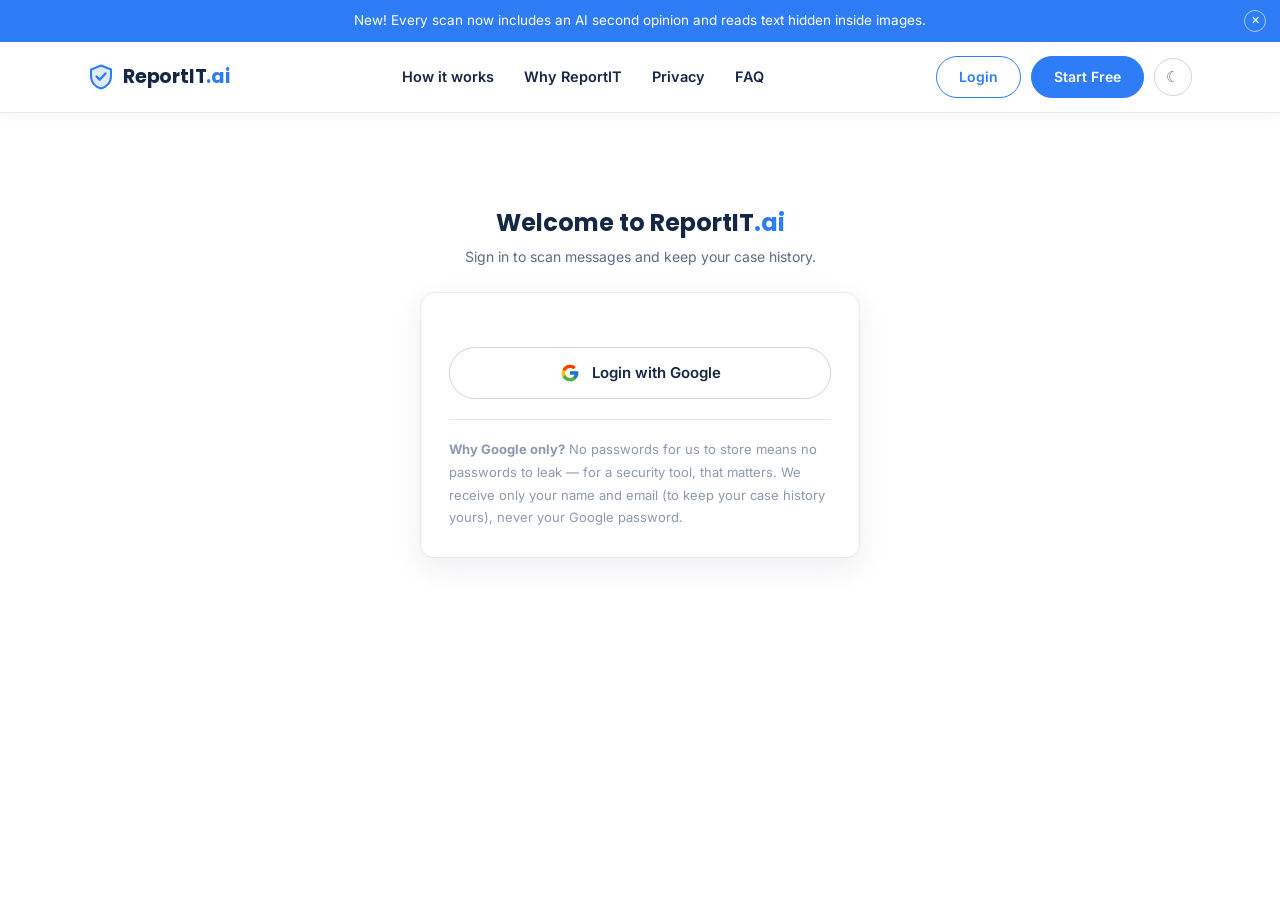
==== commit c4224ce5: "Personal dashboard, public threat counter, rolling 24h quota, private/hosted - Dashboard now shows a" ====
--- a/static/auth.html
+++ b/static/auth.html
@@ -65,9 +65,7 @@
           <b>Why Google only?</b> No passwords for us to store means no
           passwords to leak — for a security tool, that matters. We receive
           only your name and email (to keep your case history yours), never
-          your Google password. The
-          <a href="https://github.com/YOURUSERNAME/reportit">code is public</a>
-          if you'd like to verify.
+          your Google password.
         </div>
       </div>
     </div>
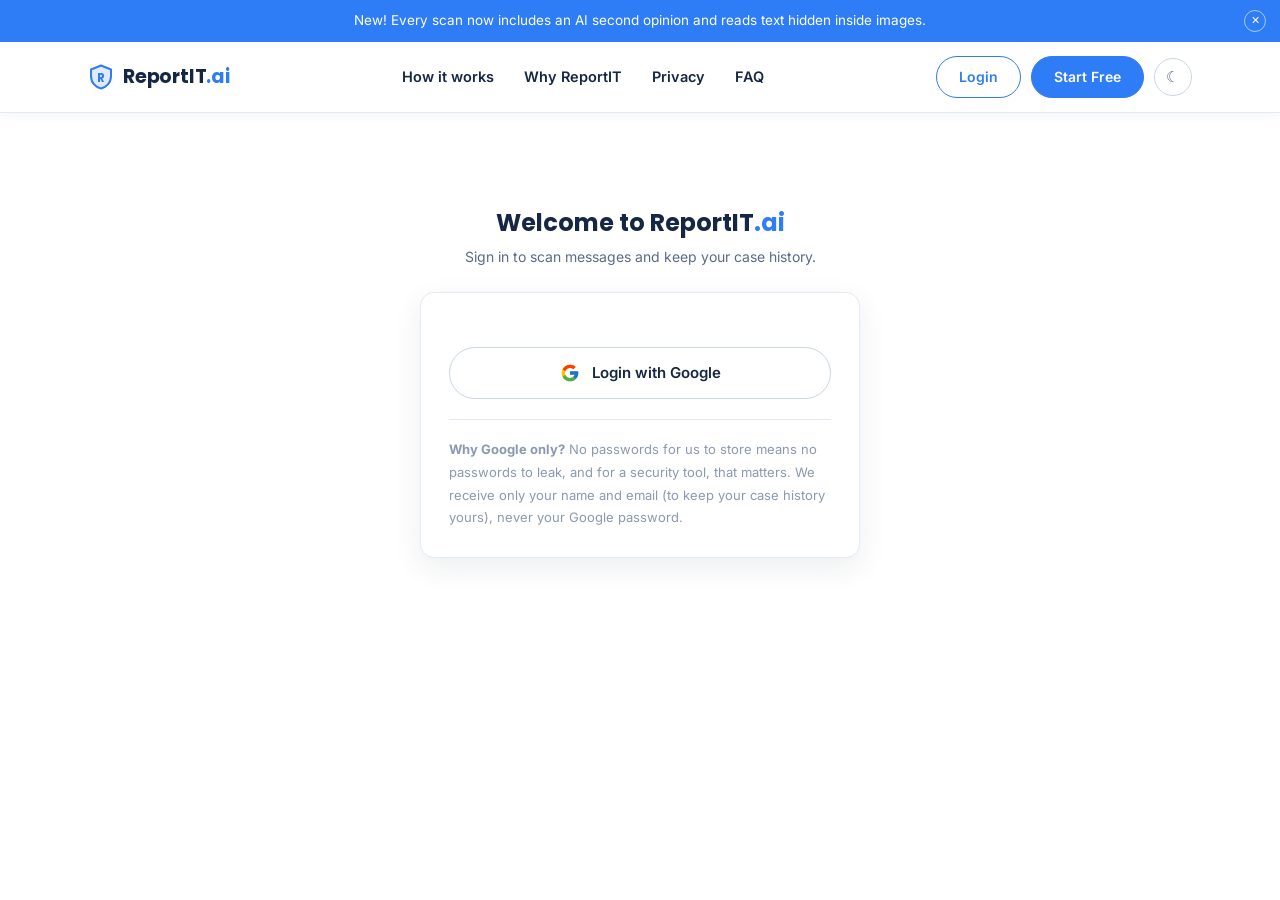
==== commit 8ddf802d: "Rebrand favicon, drop em dashes, single public threat stat - New shield+R logo used as favicon (stat" ====
--- a/static/auth.html
+++ b/static/auth.html
@@ -3,7 +3,8 @@
 <head>
 <meta charset="UTF-8">
 <meta name="viewport" content="width=device-width, initial-scale=1">
-<title>Sign in — ReportIT.ai</title>
+<title>ReportIT.ai</title>
+<link rel="icon" type="image/svg+xml" href="/static/favicon.svg">
 <link rel="preconnect" href="https://fonts.googleapis.com">
 <link href="https://fonts.googleapis.com/css2?family=Poppins:wght@500;600;700&family=Inter:wght@400;500;600;700&family=IBM+Plex+Mono:wght@400;500&display=swap" rel="stylesheet">
 <link rel="stylesheet" href="/static/theme.css">
@@ -63,7 +64,7 @@
         </a>
         <div class="auth-note">
           <b>Why Google only?</b> No passwords for us to store means no
-          passwords to leak — for a security tool, that matters. We receive
+          passwords to leak, and for a security tool, that matters. We receive
           only your name and email (to keep your case history yours), never
           your Google password.
         </div>
@@ -78,9 +79,9 @@
 
 const ERRORS = {
   not_configured: "",
-  state: "Sign-in session expired — please try again.",
-  google: "Google didn't complete the sign-in — please try again.",
-  verify: "Couldn't verify your Google account — please try again.",
+  state: "Sign-in session expired, please try again.",
+  google: "Google didn't complete the sign-in, please try again.",
+  verify: "Couldn't verify your Google account, please try again.",
 };
 const err = new URLSearchParams(location.search).get("error");
 if (err && ERRORS[err]) document.getElementById("error").textContent = ERRORS[err];
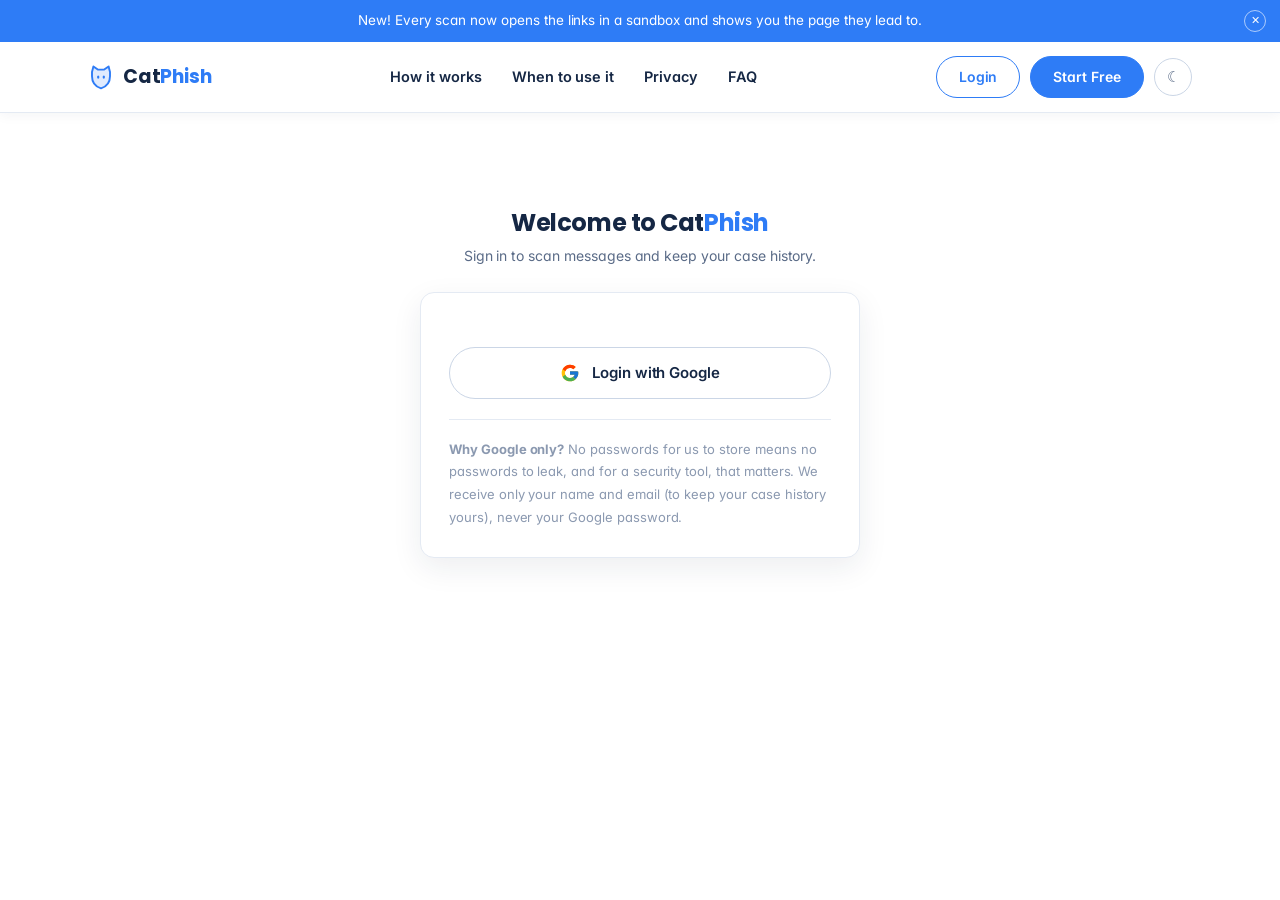
==== commit 3c13a176: "Rebrand ReportIT.ai to CatPhish Name only -- no behaviour changes. CatPhish without a .ai suffix, si" ====
--- a/static/auth.html
+++ b/static/auth.html
@@ -3,7 +3,7 @@
 <head>
 <meta charset="UTF-8">
 <meta name="viewport" content="width=device-width, initial-scale=1">
-<title>ReportIT.ai</title>
+<title>CatPhish</title>
 <link rel="icon" type="image/svg+xml" href="/static/favicon.svg">
 <link rel="preconnect" href="https://fonts.googleapis.com">
 <link href="https://fonts.googleapis.com/css2?family=Poppins:wght@500;600;700&family=Inter:wght@400;500;600;700&family=IBM+Plex+Mono:wght@400;500&display=swap" rel="stylesheet">
@@ -40,7 +40,7 @@
 <div class="wrap page">
   <div class="auth-wrap">
     <div class="auth-title">
-      <h2>Welcome to ReportIT<span style="color:var(--primary)">.ai</span></h2>
+      <h2>Welcome to Cat<span style="color:var(--primary)">Phish</span></h2>
       <p>Sign in to scan messages and keep your case history.</p>
     </div>
     <div class="panel lift">
@@ -75,7 +75,7 @@
 
 <script src="/static/shared.js"></script>
 <script>
-ReportIT.topbar("/login").then(user => { if (user) location.href = "/scan"; });
+CatPhish.topbar("/login").then(user => { if (user) location.href = "/scan"; });
 
 const ERRORS = {
   not_configured: "",
--- a/static/theme.css
+++ b/static/theme.css
@@ -33,16 +33,18 @@
 
   --navy-1:#14264E;
   --navy-2:#1D3E8A;
+  --shadow-sm:0 2px 8px rgba(21,39,68,0.06);
   --shadow:0 10px 30px rgba(21,39,68,0.08);
   --shadow-lg:0 18px 44px rgba(21,39,68,0.12);
+  --ease:cubic-bezier(0.16,1,0.3,1);
 }
 :root[data-theme="dark"]{
-  --bg:#0C1526;
-  --bg-soft:#101B31;
-  --panel:#16233F;
-  --line:#233457;
+  --bg:#090F1D;
+  --bg-soft:#0E1830;
+  --panel:#141F3A;
+  --line:#223256;
   --line-strong:#31466F;
-  --ink:#E9EFFA;
+  --ink:#EDF2FB;
   --dim:#9FB0CC;
   --faint:#66789B;
 
@@ -67,8 +69,9 @@
 
   --navy-1:#0E1C3D;
   --navy-2:#173068;
-  --shadow:0 10px 30px rgba(0,0,0,0.35);
-  --shadow-lg:0 18px 44px rgba(0,0,0,0.45);
+  --shadow-sm:0 2px 10px rgba(0,0,0,0.28);
+  --shadow:0 10px 34px rgba(0,0,0,0.42);
+  --shadow-lg:0 22px 54px rgba(0,0,0,0.55);
 }
 
 *{box-sizing:border-box;}
@@ -76,26 +79,48 @@
 body{
   margin:0;
   background:var(--bg);
+  background-image:var(--bg-glow, none);
+  background-attachment:fixed;
   color:var(--ink);
   font-family:'Inter',system-ui,sans-serif;
+  font-feature-settings:"ss01" 1, "cv11" 1;
+  -webkit-font-smoothing:antialiased;
+  -moz-osx-font-smoothing:grayscale;
+  text-rendering:optimizeLegibility;
   min-height:100vh;
   font-size:15px;
   line-height:1.6;
-  transition:background-color 0.2s ease, color 0.2s ease;
+  letter-spacing:-0.003em;
+  transition:background-color 0.25s var(--ease), color 0.25s var(--ease);
+}
+:root[data-theme="dark"] body{
+  --bg-glow:radial-gradient(1100px 480px at 50% -120px, rgba(76,141,248,0.10), transparent 60%);
 }
 .wrap{max-width:1160px;margin:0 auto;padding:0 28px;}
 .page{padding:32px 0 72px;}
-a{color:var(--primary);text-decoration:none;}
+a{color:var(--primary);text-decoration:none;transition:color 0.15s var(--ease);}
 a:hover{text-decoration:underline;}
 
+/* focus rings: visible for keyboard users, silent for mouse clicks */
+:focus-visible{outline:2px solid var(--primary);outline-offset:2px;border-radius:4px;}
+:focus:not(:focus-visible){outline:none;}
+
+@media (prefers-reduced-motion: reduce){
+  *,*::before,*::after{animation-duration:0.001ms !important;animation-iteration-count:1 !important;
+    transition-duration:0.001ms !important;scroll-behavior:auto !important;}
+}
+
 /* ------------------------------------------------------------------ type */
-h1,h2,h3{font-family:'Poppins',sans-serif;font-weight:600;line-height:1.2;margin:0;color:var(--ink);}
+h1,h2,h3{
+  font-family:'Poppins',sans-serif;font-weight:600;line-height:1.18;margin:0;
+  color:var(--ink);letter-spacing:-0.018em;
+}
 .microlabel{
   font-size:11px;font-weight:700;
   text-transform:uppercase;letter-spacing:0.12em;
   color:var(--primary);
 }
-.mono{font-family:'IBM Plex Mono',monospace;}
+.mono{font-family:'IBM Plex Mono',monospace;font-feature-settings:"tnum" 1;}
 
 /* ------------------------------------------------------- announcement bar */
 .announce{
@@ -129,10 +154,17 @@
 .nav-links{display:flex;align-items:center;gap:4px;flex-wrap:wrap;}
 .nav-links a{
   font-size:14.5px;font-weight:600;color:var(--ink);
-  padding:8px 13px;border-radius:8px;
+  padding:8px 13px;border-radius:8px;position:relative;
+  transition:color 0.15s var(--ease), background-color 0.15s var(--ease);
 }
 .nav-links a:hover{color:var(--primary);text-decoration:none;}
 .nav-links a.active{color:var(--primary);}
+.nav-links a.active::after{
+  content:'';position:absolute;left:13px;right:13px;bottom:2px;height:2px;
+  background:var(--primary);border-radius:2px;
+  animation:navUnderline 0.25s var(--ease) backwards;
+}
+@keyframes navUnderline{from{transform:scaleX(0);opacity:0;}to{transform:scaleX(1);opacity:1;}}
 .nav-right{display:flex;align-items:center;gap:10px;flex-shrink:0;}
 .welcome{font-size:14px;font-weight:600;color:var(--ink);white-space:nowrap;}
 .welcome b{color:var(--primary);}
@@ -142,32 +174,42 @@
   font-family:'Inter',sans-serif;font-size:14px;font-weight:600;
   padding:10px 20px;border-radius:8px;cursor:pointer;
   border:1px solid var(--line-strong);background:var(--panel);color:var(--ink);
-  transition:all 0.15s ease;display:inline-flex;align-items:center;gap:7px;
+  transition:border-color 0.18s var(--ease), color 0.18s var(--ease),
+             background-color 0.18s var(--ease), transform 0.15s var(--ease),
+             box-shadow 0.18s var(--ease);
+  display:inline-flex;align-items:center;gap:7px;
   text-decoration:none;
 }
-.btn:hover{border-color:var(--primary);color:var(--primary);text-decoration:none;}
+.btn:hover{border-color:var(--primary);color:var(--primary);text-decoration:none;
+  transform:translateY(-1px);}
+.btn:active{transform:translateY(0) scale(0.97);}
 .btn.primary{background:var(--primary);color:var(--primary-ink);border-color:var(--primary);}
-.btn.primary:hover{background:var(--primary-hover);border-color:var(--primary-hover);color:var(--primary-ink);}
+.btn.primary:hover{background:var(--primary-hover);border-color:var(--primary-hover);
+  color:var(--primary-ink);box-shadow:0 6px 18px -6px var(--primary);}
 .btn.purple{background:var(--purple);color:#fff;border-color:var(--purple);}
 .btn.purple:hover{background:var(--purple-hover);border-color:var(--purple-hover);color:#fff;}
 .btn.outline{background:transparent;border-color:var(--primary);color:var(--primary);}
 .btn.outline:hover{background:var(--primary-wash);}
 .btn.pill{border-radius:999px;padding:9px 22px;}
 .btn.ghost{background:transparent;border-color:transparent;color:var(--dim);}
-.btn.ghost:hover{color:var(--primary);border-color:transparent;}
-.btn:disabled{opacity:0.5;cursor:wait;}
+.btn.ghost:hover{color:var(--primary);border-color:transparent;transform:none;}
+.btn:disabled{opacity:0.5;cursor:wait;transform:none !important;}
 .theme-toggle{
   width:38px;height:38px;padding:0;display:inline-flex;
   align-items:center;justify-content:center;font-size:15px;
   background:transparent;border:1px solid var(--line-strong);border-radius:999px;
-  cursor:pointer;color:var(--dim);transition:all 0.15s ease;
-}
-.theme-toggle:hover{border-color:var(--primary);color:var(--primary);}
+  cursor:pointer;color:var(--dim);
+  transition:border-color 0.18s var(--ease), color 0.18s var(--ease), transform 0.3s var(--ease);
+}
+.theme-toggle:hover{border-color:var(--primary);color:var(--primary);transform:rotate(-14deg);}
+.theme-toggle:active{transform:rotate(-14deg) scale(0.9);}
 
 /* ---------------------------------------------------------------- panels */
 .panel{
   background:var(--panel);border:1px solid var(--line);border-radius:14px;
   position:relative;
+  transition:border-color 0.2s var(--ease), box-shadow 0.2s var(--ease),
+             transform 0.2s var(--ease);
 }
 .panel.lift{box-shadow:var(--shadow);}
 .panel-head{
@@ -186,10 +228,12 @@
 }
 
 /* --------------------------------------------------------------- verdict */
+@keyframes stampIn{from{transform:scale(0.92);opacity:0;}to{transform:scale(1);opacity:1;}}
 .stamp{
   font-size:12.5px;font-weight:700;letter-spacing:0.03em;
   padding:8px 16px;border-radius:999px;
   display:inline-block;white-space:nowrap;
+  animation:stampIn 0.3s var(--ease);
 }
 .stamp.bad{background:var(--red-wash);color:var(--red);}
 .stamp.warn{background:var(--amber-wash);color:var(--amber);}
@@ -204,6 +248,7 @@
 .chip{
   font-size:11.5px;font-weight:700;
   padding:4px 11px;border-radius:999px;white-space:nowrap;
+  transition:background-color 0.2s var(--ease), color 0.2s var(--ease);
 }
 .chip.bad{background:var(--red-wash);color:var(--red);}
 .chip.warn{background:var(--amber-wash);color:var(--amber);}
@@ -220,7 +265,7 @@
   border:1px solid var(--line-strong);border-radius:8px;
   font-family:'Inter',sans-serif;font-size:14px;
   padding:11px 14px;outline:none;
-  transition:border-color 0.15s ease, box-shadow 0.15s ease;
+  transition:border-color 0.18s var(--ease), box-shadow 0.18s var(--ease);
 }
 textarea{font-family:'IBM Plex Mono',monospace;font-size:12.5px;}
 input:focus,textarea:focus{border-color:var(--primary);box-shadow:0 0 0 3px var(--primary-wash);}
@@ -241,6 +286,8 @@
   vertical-align:top;
 }
 table.data td:first-child{color:var(--ink);font-weight:600;}
+table.data tbody tr{transition:background-color 0.15s var(--ease);}
+table.data tbody tr:hover{background-color:var(--bg-soft);}
 .table-scroll{overflow-x:auto;}
 
 /* ------------------------------------------------------------ footer */
@@ -249,8 +296,12 @@
   padding:30px 0 44px;margin-top:72px;
   font-size:13.5px;color:var(--faint);
 }
-.footer .wrap{display:flex;justify-content:space-between;gap:16px;flex-wrap:wrap;}
+.footer .footer-row{display:flex;justify-content:space-between;gap:16px;flex-wrap:wrap;}
 .footer a{color:var(--dim);font-weight:600;}
+.footer-copyright{
+  margin-top:18px;padding-top:18px;border-top:1px solid var(--line);
+  font-size:12.5px;color:var(--faint);
+}
 
 @media (max-width:720px){
   .nav-links a{padding:6px 8px;font-size:13.5px;}
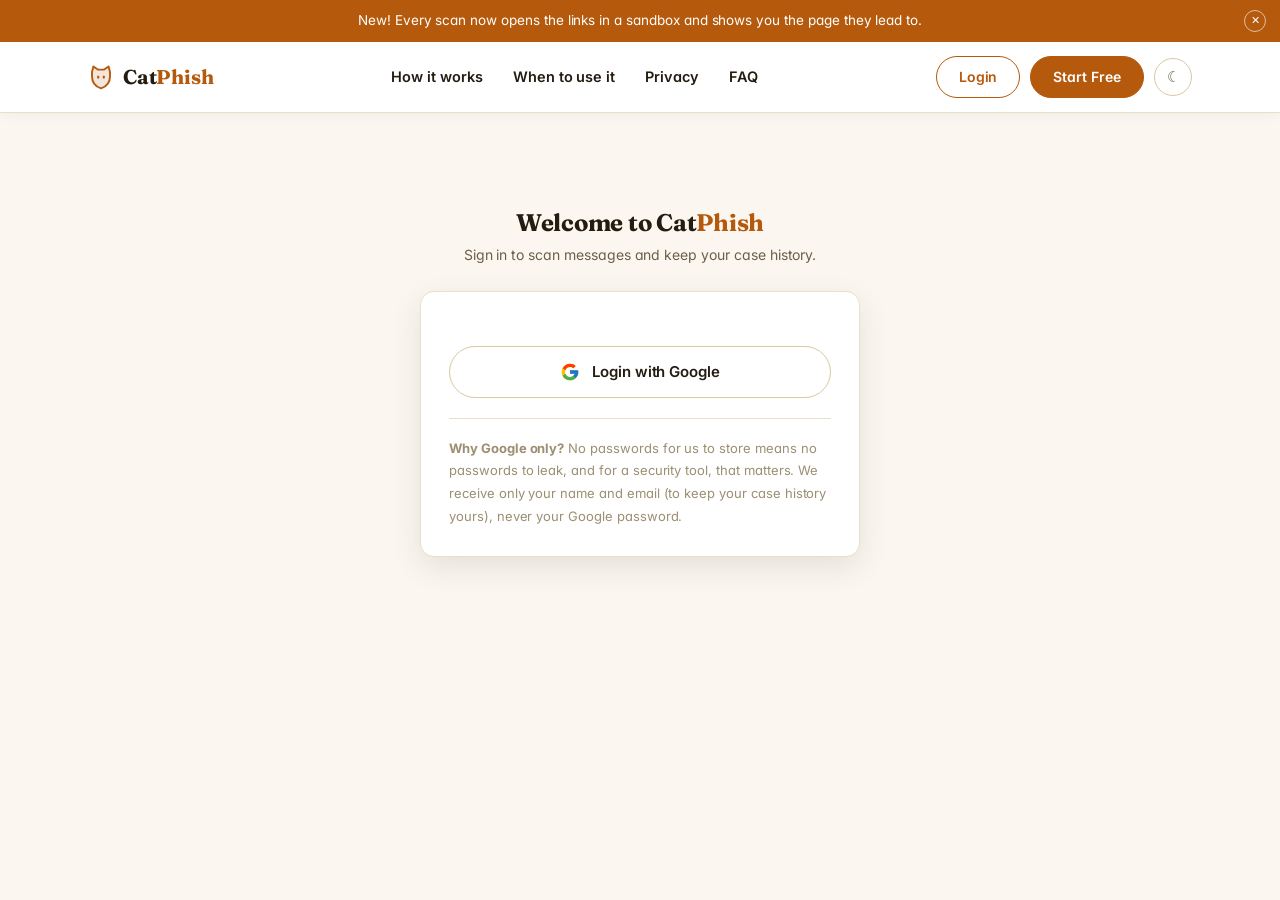
==== commit 011be44c: "Adopt the warm case-file palette, and fix what it left behind Carries over the editorial redesign fr" ====
--- a/static/auth.html
+++ b/static/auth.html
@@ -6,7 +6,7 @@
 <title>CatPhish</title>
 <link rel="icon" type="image/svg+xml" href="/static/favicon.svg">
 <link rel="preconnect" href="https://fonts.googleapis.com">
-<link href="https://fonts.googleapis.com/css2?family=Poppins:wght@500;600;700&family=Inter:wght@400;500;600;700&family=IBM+Plex+Mono:wght@400;500&display=swap" rel="stylesheet">
+<link href="https://fonts.googleapis.com/css2?family=Fraunces:wght@500;600;700&family=Inter:wght@400;500;600;700&family=IBM+Plex+Mono:wght@400;500&display=swap" rel="stylesheet">
 <link rel="stylesheet" href="/static/theme.css">
 <style>
   .auth-wrap{max-width:440px;margin:64px auto 0;}
--- a/static/theme.css
+++ b/static/theme.css
@@ -1,77 +1,78 @@
-/* ReportIT.ai design system — clean SaaS look.
-   Light = white + blue (default). Dark = deep navy variant of the same brand.
+/* CatPhish design system — warm, editorial, case-file look.
+   Light = paper + amber (default). Dark = charcoal variant of the same brand.
+   Deliberately NOT the blue/navy "generic security SaaS" palette.
    Chart colors are CVD-validated per theme; don't swap them casually. */
 
 :root, :root[data-theme="light"]{
-  --bg:#FFFFFF;
-  --bg-soft:#F6F9FD;
+  --bg:#FBF7F0;
+  --bg-soft:#F3ECDE;
   --panel:#FFFFFF;
-  --line:#E4EAF3;
-  --line-strong:#CBD6E6;
-  --ink:#152744;
-  --dim:#5A6B87;
-  --faint:#8B99B0;
-
-  --primary:#2E7CF6;
-  --primary-hover:#1D6BE5;
+  --line:#E9DFC8;
+  --line-strong:#D8C9A3;
+  --ink:#241C10;
+  --dim:#6B5F49;
+  --faint:#9C8F72;
+
+  --primary:#B5590C;
+  --primary-hover:#9A4A08;
   --primary-ink:#FFFFFF;
-  --primary-wash:#EAF2FE;
-  --purple:#7B3FF2;
-  --purple-hover:#6B2FE2;
-  --mint-bg:#D8F7EA;
-  --mint-ink:#0B7A57;
-
-  --red:#C13E29;
-  --amber:#AD741D;
-  --teal:#00876F;
-  --red-wash:#FBEDEA;
-  --amber-wash:#F8F1E3;
-  --teal-wash:#E2F4F0;
-
-  --chart-blue:#2E7CF6;
-  --chart-teal:#00876F;
-
-  --navy-1:#14264E;
-  --navy-2:#1D3E8A;
-  --shadow-sm:0 2px 8px rgba(21,39,68,0.06);
-  --shadow:0 10px 30px rgba(21,39,68,0.08);
-  --shadow-lg:0 18px 44px rgba(21,39,68,0.12);
+  --primary-wash:#FBE9D3;
+  --purple:#7A3B33;
+  --purple-hover:#652E27;
+  --mint-bg:#DCE8D2;
+  --mint-ink:#33591F;
+
+  --red:#A32F2F;
+  --amber:#8A5A0C;
+  --teal:#276B5C;
+  --red-wash:#F7E4E0;
+  --amber-wash:#F3E6CC;
+  --teal-wash:#E1EEE8;
+
+  --chart-blue:#B5590C;
+  --chart-teal:#276B5C;
+
+  --navy-1:#241C10;
+  --navy-2:#4A3A20;
+  --shadow-sm:0 2px 8px rgba(36,28,16,0.08);
+  --shadow:0 10px 30px rgba(36,28,16,0.10);
+  --shadow-lg:0 18px 44px rgba(36,28,16,0.16);
   --ease:cubic-bezier(0.16,1,0.3,1);
 }
 :root[data-theme="dark"]{
-  --bg:#090F1D;
-  --bg-soft:#0E1830;
-  --panel:#141F3A;
-  --line:#223256;
-  --line-strong:#31466F;
-  --ink:#EDF2FB;
-  --dim:#9FB0CC;
-  --faint:#66789B;
-
-  --primary:#4C8DF8;
-  --primary-hover:#649DF9;
-  --primary-ink:#0A1730;
-  --primary-wash:rgba(76,141,248,0.14);
-  --purple:#9B6BFF;
-  --purple-hover:#AC82FF;
-  --mint-bg:rgba(11,158,110,0.18);
-  --mint-ink:#4ADFAE;
-
-  --red:#E0563D;
-  --amber:#E8A33D;
-  --teal:#4FBFAE;
-  --red-wash:rgba(224,86,61,0.14);
-  --amber-wash:rgba(232,163,61,0.14);
-  --teal-wash:rgba(79,191,174,0.14);
-
-  --chart-blue:#3D82E8;
-  --chart-teal:#35A896;
-
-  --navy-1:#0E1C3D;
-  --navy-2:#173068;
-  --shadow-sm:0 2px 10px rgba(0,0,0,0.28);
-  --shadow:0 10px 34px rgba(0,0,0,0.42);
-  --shadow-lg:0 22px 54px rgba(0,0,0,0.55);
+  --bg:#171310;
+  --bg-soft:#1E1811;
+  --panel:#241D15;
+  --line:#3A2E1F;
+  --line-strong:#4E3F2A;
+  --ink:#F3EADA;
+  --dim:#C2B296;
+  --faint:#83745A;
+
+  --primary:#E38A2E;
+  --primary-hover:#EE9C46;
+  --primary-ink:#1A1207;
+  --primary-wash:rgba(227,138,46,0.16);
+  --purple:#B97A6E;
+  --purple-hover:#C88E82;
+  --mint-bg:rgba(94,158,68,0.18);
+  --mint-ink:#9CD680;
+
+  --red:#D9705A;
+  --amber:#D9A94E;
+  --teal:#5FAE9A;
+  --red-wash:rgba(217,112,90,0.16);
+  --amber-wash:rgba(217,169,78,0.16);
+  --teal-wash:rgba(95,174,154,0.16);
+
+  --chart-blue:#E38A2E;
+  --chart-teal:#5FAE9A;
+
+  --navy-1:#1A1207;
+  --navy-2:#3A2712;
+  --shadow-sm:0 2px 10px rgba(0,0,0,0.32);
+  --shadow:0 10px 34px rgba(0,0,0,0.46);
+  --shadow-lg:0 22px 54px rgba(0,0,0,0.58);
 }
 
 *{box-sizing:border-box;}
@@ -112,8 +113,9 @@
 
 /* ------------------------------------------------------------------ type */
 h1,h2,h3{
-  font-family:'Poppins',sans-serif;font-weight:600;line-height:1.18;margin:0;
-  color:var(--ink);letter-spacing:-0.018em;
+  font-family:'Fraunces',Georgia,serif;font-weight:600;line-height:1.14;margin:0;
+  color:var(--ink);letter-spacing:-0.01em;
+  font-optical-sizing:auto;
 }
 .microlabel{
   font-size:11px;font-weight:700;
@@ -149,7 +151,7 @@
 }
 .brand{display:flex;align-items:center;gap:9px;color:var(--ink);flex-shrink:0;}
 .brand:hover{text-decoration:none;}
-.brand-name{font-family:'Poppins',sans-serif;font-weight:700;font-size:19px;letter-spacing:-0.01em;}
+.brand-name{font-family:'Fraunces',Georgia,serif;font-weight:700;font-size:20px;letter-spacing:-0.01em;}
 .brand-name .tld{color:var(--primary);}
 .nav-links{display:flex;align-items:center;gap:4px;flex-wrap:wrap;}
 .nav-links a{
@@ -217,7 +219,7 @@
   padding:14px 18px;border-bottom:1px solid var(--line);
 }
 .panel-title{
-  font-family:'Poppins',sans-serif;font-size:13.5px;font-weight:600;
+  font-family:'Fraunces',Georgia,serif;font-size:13.5px;font-weight:600;
   color:var(--ink);
 }
 .panel-body{padding:18px;}
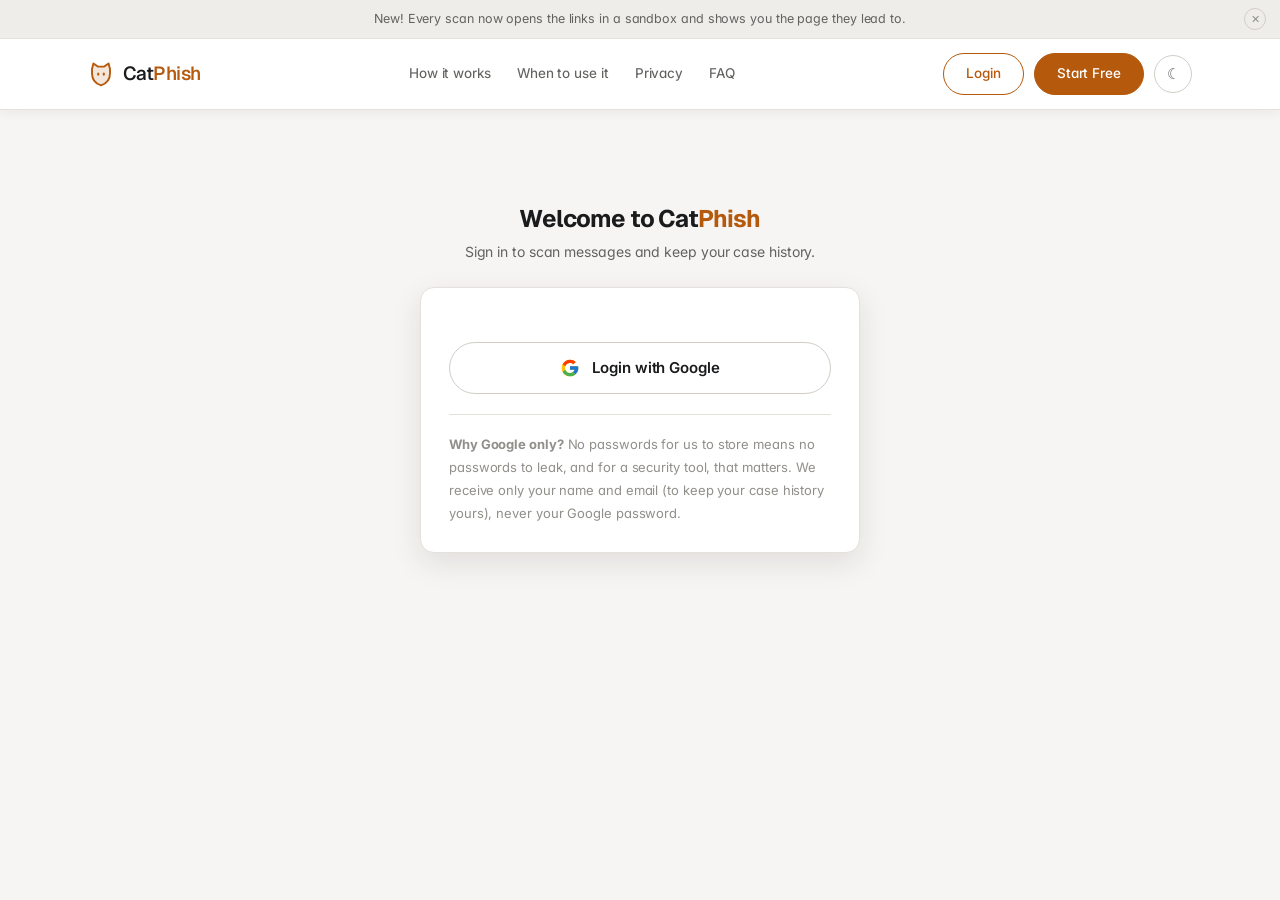
==== commit 7d0d8531: "Rebuild the type and surface system around Replit's Measured off replit.com rather than recalled, be" ====
--- a/static/auth.html
+++ b/static/auth.html
@@ -6,7 +6,7 @@
 <title>CatPhish</title>
 <link rel="icon" type="image/svg+xml" href="/static/favicon.svg">
 <link rel="preconnect" href="https://fonts.googleapis.com">
-<link href="https://fonts.googleapis.com/css2?family=Fraunces:wght@500;600;700&family=Inter:wght@400;500;600;700&family=IBM+Plex+Mono:wght@400;500&display=swap" rel="stylesheet">
+<link href="https://fonts.googleapis.com/css2?family=Geist:wght@300;400;500;600&family=Inter:wght@400;500;600&family=IBM+Plex+Mono:wght@400;500&display=swap" rel="stylesheet">
 <link rel="stylesheet" href="/static/theme.css">
 <style>
   .auth-wrap{max-width:440px;margin:64px auto 0;}
--- a/static/theme.css
+++ b/static/theme.css
@@ -4,14 +4,14 @@
    Chart colors are CVD-validated per theme; don't swap them casually. */
 
 :root, :root[data-theme="light"]{
-  --bg:#FBF7F0;
-  --bg-soft:#F3ECDE;
+  --bg:#F6F5F3;
+  --bg-soft:#EFEDEA;
   --panel:#FFFFFF;
-  --line:#E9DFC8;
-  --line-strong:#D8C9A3;
-  --ink:#241C10;
-  --dim:#6B5F49;
-  --faint:#9C8F72;
+  --line:#E4E1DC;
+  --line-strong:#D2CEC7;
+  --ink:#1A1B1D;
+  --dim:#63625F;
+  --faint:#918F8A;
 
   --primary:#B5590C;
   --primary-hover:#9A4A08;
@@ -38,16 +38,30 @@
   --shadow:0 10px 30px rgba(36,28,16,0.10);
   --shadow-lg:0 18px 44px rgba(36,28,16,0.16);
   --ease:cubic-bezier(0.16,1,0.3,1);
+
+  /* Geist stands in for Replit's proprietary ABC Diatype: the same
+     neo-grotesque proportions, and it's Vercel's face, so it matches the
+     other reference too. Display text is set at 400-500, never bold --
+     the weight is what separates this look from a generic marketing page. */
+  --font-display:'Geist','Inter',system-ui,sans-serif;
+
+  /* Radii: 6px on controls, 10px on containers. Replit sits at 6px for
+     buttons; anything pill-shaped reads as a different, softer brand. */
+  --r-control:6px;
+  --r-panel:10px;
 }
 :root[data-theme="dark"]{
-  --bg:#171310;
-  --bg-soft:#1E1811;
-  --panel:#241D15;
-  --line:#3A2E1F;
-  --line-strong:#4E3F2A;
-  --ink:#F3EADA;
-  --dim:#C2B296;
-  --faint:#83745A;
+  /* Neutral charcoal, matching the light palette's move off cream. A brown
+     dark mode beside a near-neutral light mode is two different themes
+     wearing the same accent. */
+  --bg:#161616;
+  --bg-soft:#1D1D1C;
+  --panel:#212121;
+  --line:#302F2E;
+  --line-strong:#413F3D;
+  --ink:#F2F1EF;
+  --dim:#B4B2AE;
+  --faint:#7E7C78;
 
   --primary:#E38A2E;
   --primary-hover:#EE9C46;
@@ -89,13 +103,16 @@
   -moz-osx-font-smoothing:grayscale;
   text-rendering:optimizeLegibility;
   min-height:100vh;
-  font-size:15px;
-  line-height:1.6;
-  letter-spacing:-0.003em;
+  font-size:14px;
+  line-height:1.62;
+  letter-spacing:-0.006em;
   transition:background-color 0.25s var(--ease), color 0.25s var(--ease);
 }
 :root[data-theme="dark"] body{
-  --bg-glow:radial-gradient(1100px 480px at 50% -120px, rgba(76,141,248,0.10), transparent 60%);
+  /* Amber, not the blue this was before the rebrand -- a cool glow behind
+     a warm charcoal page is what makes a dark theme look assembled from
+     two different designs. */
+  --bg-glow:radial-gradient(1100px 480px at 50% -120px, rgba(227,138,46,0.07), transparent 60%);
 }
 .wrap{max-width:1160px;margin:0 auto;padding:0 28px;}
 .page{padding:32px 0 72px;}
@@ -113,10 +130,30 @@
 
 /* ------------------------------------------------------------------ type */
 h1,h2,h3{
-  font-family:'Fraunces',Georgia,serif;font-weight:600;line-height:1.14;margin:0;
-  color:var(--ink);letter-spacing:-0.01em;
+  font-family:var(--font-display);font-weight:450;line-height:1.1;margin:0;
+  color:var(--ink);
+  /* -0.04em at display sizes. Replit runs -0.06em on a 64px headline;
+     that's too tight for anything smaller, so this is the compromise that
+     holds up across h1 through h3 without a per-size override. */
+  letter-spacing:-0.035em;
   font-optical-sizing:auto;
-}
+  /* Distributes words evenly across lines instead of filling each one and
+     dumping the remainder alone on the last. Without it the hero reads
+     "...actually from / your bank." and the privacy heading strands the
+     word "data." by itself, which is the detail that makes a headline
+     look unconsidered. */
+  text-wrap:balance;
+}
+
+/* Paragraphs get `pretty` rather than `balance`: balance is capped at a
+   few lines and is meant for short display text, while pretty only guards
+   against the final-line orphan, which is the problem in body copy. */
+p{text-wrap:pretty;}
+
+/* Any figure the eye compares down a column -- risk scores, counters,
+   case numbers -- needs fixed-width digits, or the numerals jitter
+   sideways between rows and the column stops looking like a column. */
+.num,.score,.chip,td,th,.mono{font-variant-numeric:tabular-nums;}
 .microlabel{
   font-size:11px;font-weight:700;
   text-transform:uppercase;letter-spacing:0.12em;
@@ -125,25 +162,29 @@
 .mono{font-family:'IBM Plex Mono',monospace;font-feature-settings:"tnum" 1;}
 
 /* ------------------------------------------------------- announcement bar */
+/* A tinted strip rather than a full-saturation orange bar. At this weight
+   the rest of the page is deliberately quiet, and a solid accent band was
+   the single loudest element on screen -- it read as a cookie banner. */
 .announce{
-  background:var(--primary);color:#fff;
-  font-size:13.5px;text-align:center;
-  padding:10px 44px;position:relative;
-}
-.announce a{color:#CFE4FF;font-weight:600;}
+  background:var(--bg-soft);color:var(--dim);
+  border-bottom:1px solid var(--line);
+  font-size:12.5px;text-align:center;
+  padding:9px 44px;position:relative;
+}
+.announce a{color:var(--primary);font-weight:500;}
 .announce .dismiss{
   position:absolute;right:14px;top:50%;transform:translateY(-50%);
-  background:none;border:1.5px solid rgba(255,255,255,0.6);color:#fff;
+  background:none;border:1px solid var(--line-strong);color:var(--faint);
   width:22px;height:22px;border-radius:50%;cursor:pointer;
   font-size:11px;line-height:1;display:flex;align-items:center;justify-content:center;
 }
-.announce .dismiss:hover{border-color:#fff;}
+.announce .dismiss:hover{border-color:var(--dim);color:var(--dim);}
 
 /* ---------------------------------------------------------------- navbar */
 .navbar{
   background:var(--panel);
   border-bottom:1px solid var(--line);
-  box-shadow:0 2px 12px rgba(21,39,68,0.05);
+  box-shadow:0 2px 12px rgba(36,28,16,0.06);
 }
 .nav-inner{
   max-width:1160px;margin:0 auto;padding:14px 28px;
@@ -151,12 +192,12 @@
 }
 .brand{display:flex;align-items:center;gap:9px;color:var(--ink);flex-shrink:0;}
 .brand:hover{text-decoration:none;}
-.brand-name{font-family:'Fraunces',Georgia,serif;font-weight:700;font-size:20px;letter-spacing:-0.01em;}
+.brand-name{font-family:var(--font-display);font-weight:550;font-size:19px;letter-spacing:-0.03em;}
 .brand-name .tld{color:var(--primary);}
 .nav-links{display:flex;align-items:center;gap:4px;flex-wrap:wrap;}
 .nav-links a{
-  font-size:14.5px;font-weight:600;color:var(--ink);
-  padding:8px 13px;border-radius:8px;position:relative;
+  font-size:13.5px;font-weight:450;color:var(--dim);
+  padding:7px 11px;border-radius:var(--r-control);position:relative;
   transition:color 0.15s var(--ease), background-color 0.15s var(--ease);
 }
 .nav-links a:hover{color:var(--primary);text-decoration:none;}
@@ -173,8 +214,8 @@
 
 /* --------------------------------------------------------------- buttons */
 .btn{
-  font-family:'Inter',sans-serif;font-size:14px;font-weight:600;
-  padding:10px 20px;border-radius:8px;cursor:pointer;
+  font-family:'Inter',sans-serif;font-size:13.5px;font-weight:500;
+  padding:9px 16px;border-radius:var(--r-control);cursor:pointer;
   border:1px solid var(--line-strong);background:var(--panel);color:var(--ink);
   transition:border-color 0.18s var(--ease), color 0.18s var(--ease),
              background-color 0.18s var(--ease), transform 0.15s var(--ease),
@@ -219,7 +260,7 @@
   padding:14px 18px;border-bottom:1px solid var(--line);
 }
 .panel-title{
-  font-family:'Fraunces',Georgia,serif;font-size:13.5px;font-weight:600;
+  font-family:var(--font-display);font-size:13.5px;font-weight:600;
   color:var(--ink);
 }
 .panel-body{padding:18px;}
